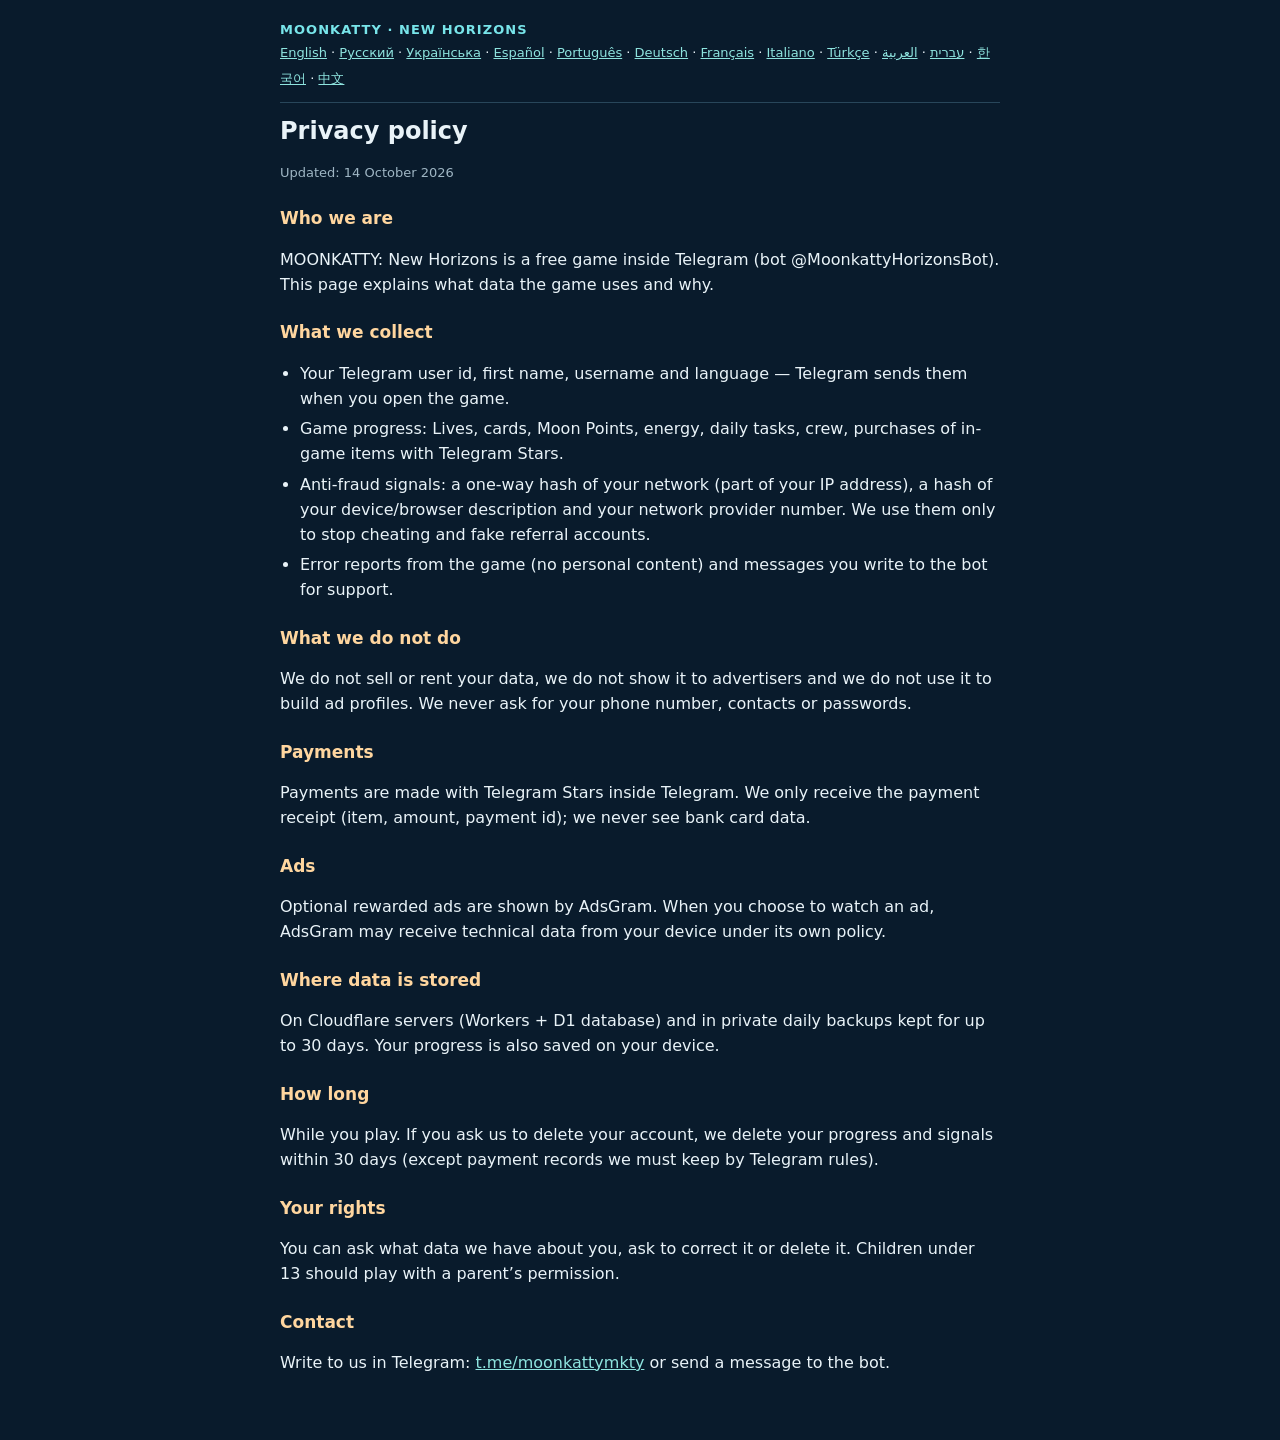
==== privacy.html @ 0f082b91 "v84: build 20261014-84a — sound & music, privacy policy, no demo label, dead art removed" ====
<!doctype html><html lang="en"><head><meta charset="utf-8"><meta name="viewport" content="width=device-width,initial-scale=1"><title>MOONKATTY: New Horizons — Privacy policy</title>
<style>body{margin:0;background:#091b2c;color:#e9f3f8;font:16px/1.55 system-ui,-apple-system,sans-serif}main{max-width:720px;margin:0 auto;padding:20px 18px 48px}.brand{color:#78e5ea;font-weight:800;letter-spacing:.08em;font-size:13px}
h1{font-size:24px;margin:10px 0 2px}h2{font-size:17px;color:#ffd69f;margin:22px 0 6px}a{color:#8ee4df}.u{color:#9fb6c4;font-size:13px}nav{font-size:13px;line-height:2;border-bottom:1px solid #8ccee83d;padding-bottom:10px}ul{padding-left:20px}li{margin:6px 0}.lang{display:none}.lang.on{display:block}.lang section+section{border-top:1px solid #8ccee83d;margin-top:22px}[dir=rtl]{text-align:right}</style></head>
<body><main><div class="brand">MOONKATTY · NEW HORIZONS</div><nav><a href="?lang=en" data-go="en">English</a> · <a href="?lang=ru" data-go="ru">Русский</a> · <a href="?lang=uk" data-go="uk">Українська</a> · <a href="?lang=es" data-go="es">Español</a> · <a href="?lang=pt" data-go="pt">Português</a> · <a href="?lang=de" data-go="de">Deutsch</a> · <a href="?lang=fr" data-go="fr">Français</a> · <a href="?lang=it" data-go="it">Italiano</a> · <a href="?lang=tr" data-go="tr">Türkçe</a> · <a href="?lang=he" data-go="he">עברית</a> · <a href="?lang=ar" data-go="ar">العربية</a> · <a href="?lang=ko" data-go="ko">한국어</a> · <a href="?lang=zh" data-go="zh">中文</a></nav><div class="lang" data-l="en"><section lang="en" id="full-en"><h1>Privacy policy</h1><p class="u">Updated: 14 October 2026</p><h2>Who we are</h2><p>MOONKATTY: New Horizons is a free game inside Telegram (bot @MoonkattyHorizonsBot). This page explains what data the game uses and why.</p><h2>What we collect</h2><ul><li>Your Telegram user id, first name, username and language — Telegram sends them when you open the game.</li><li>Game progress: Lives, cards, Moon Points, energy, daily tasks, crew, purchases of in-game items with Telegram Stars.</li><li>Anti-fraud signals: a one-way hash of your network (part of your IP address), a hash of your device/browser description and your network provider number. We use them only to stop cheating and fake referral accounts.</li><li>Error reports from the game (no personal content) and messages you write to the bot for support.</li></ul><h2>What we do not do</h2><p>We do not sell or rent your data, we do not show it to advertisers and we do not use it to build ad profiles. We never ask for your phone number, contacts or passwords.</p><h2>Payments</h2><p>Payments are made with Telegram Stars inside Telegram. We only receive the payment receipt (item, amount, payment id); we never see bank card data.</p><h2>Ads</h2><p>Optional rewarded ads are shown by AdsGram. When you choose to watch an ad, AdsGram may receive technical data from your device under its own policy.</p><h2>Where data is stored</h2><p>On Cloudflare servers (Workers + D1 database) and in private daily backups kept for up to 30 days. Your progress is also saved on your device.</p><h2>How long</h2><p>While you play. If you ask us to delete your account, we delete your progress and signals within 30 days (except payment records we must keep by Telegram rules).</p><h2>Your rights</h2><p>You can ask what data we have about you, ask to correct it or delete it. Children under 13 should play with a parent’s permission.</p><h2>Contact</h2><p>Write to us in Telegram: <a href="https://t.me/moonkattymkty">t.me/moonkattymkty</a> or send a message to the bot.</p></section></div><div class="lang" data-l="ru"><section lang="ru" id="full-ru"><h1>Политика конфиденциальности</h1><p class="u">Обновлено: 14 октября 2026</p><h2>Кто мы</h2><p>MOONKATTY: New Horizons — бесплатная игра внутри Telegram (бот @MoonkattyHorizonsBot). Здесь написано, какие данные использует игра и зачем.</p><h2>Что мы собираем</h2><ul><li>Ваш Telegram id, имя, username и язык — Telegram передаёт их при открытии игры.</li><li>Прогресс в игре: Жизни, карточки, Moon Points, энергия, ежедневные задания, команда, покупки внутриигровых предметов за Telegram Stars.</li><li>Сигналы против обмана: необратимый хеш вашей сети (части IP-адреса), хеш описания устройства/браузера и номер вашего интернет-провайдера. Они нужны только чтобы останавливать читы и фейковые аккаунты-рефералы.</li><li>Отчёты об ошибках игры (без личного содержимого) и сообщения, которые вы пишете боту в поддержку.</li></ul><h2>Чего мы не делаем</h2><p>Мы не продаём и не сдаём ваши данные, не передаём их рекламодателям и не строим по ним рекламные профили. Мы никогда не просим номер телефона, контакты или пароли.</p><h2>Оплата</h2><p>Оплата — через Telegram Stars внутри Telegram. Мы получаем только чек (товар, сумма, номер платежа); данных банковской карты мы не видим.</p><h2>Реклама</h2><p>Необязательная реклама за награду показывается сервисом AdsGram. Если вы решили посмотреть рекламу, AdsGram может получить технические данные устройства по своей политике.</p><h2>Где хранятся данные</h2><p>На серверах Cloudflare (Workers + база D1) и в закрытых ежедневных резервных копиях, которые хранятся до 30 дней. Прогресс также сохраняется на вашем устройстве.</p><h2>Как долго</h2><p>Пока вы играете. Если вы попросите удалить аккаунт, мы удалим прогресс и сигналы в течение 30 дней (кроме записей об оплате, которые нужно хранить по правилам Telegram).</p><h2>Ваши права</h2><p>Вы можете спросить, какие данные о вас есть, попросить исправить или удалить их. Детям до 13 лет — играть с разрешения родителей.</p><h2>Связь</h2><p>Пишите нам в Telegram: <a href="https://t.me/moonkattymkty">t.me/moonkattymkty</a> или сообщением боту.</p></section></div><div class="lang" data-l="uk"><section lang="uk"><h1>Політика конфіденційності</h1><p>Гра використовує ваш Telegram id, ім’я, username і мову, ігровий прогрес і покупки за Telegram Stars, а також хеш мережі (частини IP) і пристрою — лише для захисту від шахрайства. Ми не продаємо дані й не передаємо їх рекламодавцям. Видалення даних і питання: <a href="https://t.me/moonkattymkty">t.me/moonkattymkty</a>. Повний текст — англійською або російською нижче.</p></section><section lang="en" id="full-en"><h1>Privacy policy</h1><p class="u">Updated: 14 October 2026</p><h2>Who we are</h2><p>MOONKATTY: New Horizons is a free game inside Telegram (bot @MoonkattyHorizonsBot). This page explains what data the game uses and why.</p><h2>What we collect</h2><ul><li>Your Telegram user id, first name, username and language — Telegram sends them when you open the game.</li><li>Game progress: Lives, cards, Moon Points, energy, daily tasks, crew, purchases of in-game items with Telegram Stars.</li><li>Anti-fraud signals: a one-way hash of your network (part of your IP address), a hash of your device/browser description and your network provider number. We use them only to stop cheating and fake referral accounts.</li><li>Error reports from the game (no personal content) and messages you write to the bot for support.</li></ul><h2>What we do not do</h2><p>We do not sell or rent your data, we do not show it to advertisers and we do not use it to build ad profiles. We never ask for your phone number, contacts or passwords.</p><h2>Payments</h2><p>Payments are made with Telegram Stars inside Telegram. We only receive the payment receipt (item, amount, payment id); we never see bank card data.</p><h2>Ads</h2><p>Optional rewarded ads are shown by AdsGram. When you choose to watch an ad, AdsGram may receive technical data from your device under its own policy.</p><h2>Where data is stored</h2><p>On Cloudflare servers (Workers + D1 database) and in private daily backups kept for up to 30 days. Your progress is also saved on your device.</p><h2>How long</h2><p>While you play. If you ask us to delete your account, we delete your progress and signals within 30 days (except payment records we must keep by Telegram rules).</p><h2>Your rights</h2><p>You can ask what data we have about you, ask to correct it or delete it. Children under 13 should play with a parent’s permission.</p><h2>Contact</h2><p>Write to us in Telegram: <a href="https://t.me/moonkattymkty">t.me/moonkattymkty</a> or send a message to the bot.</p></section></div><div class="lang" data-l="es"><section lang="es"><h1>Política de privacidad</h1><p>El juego usa tu id de Telegram, nombre, usuario e idioma, tu progreso y compras con Telegram Stars, y un hash de tu red (parte de la IP) y del dispositivo solo contra el fraude. No vendemos tus datos ni los damos a anunciantes. Borrado de datos y preguntas: <a href="https://t.me/moonkattymkty">t.me/moonkattymkty</a>. Texto completo en inglés abajo.</p></section><section lang="en" id="full-en"><h1>Privacy policy</h1><p class="u">Updated: 14 October 2026</p><h2>Who we are</h2><p>MOONKATTY: New Horizons is a free game inside Telegram (bot @MoonkattyHorizonsBot). This page explains what data the game uses and why.</p><h2>What we collect</h2><ul><li>Your Telegram user id, first name, username and language — Telegram sends them when you open the game.</li><li>Game progress: Lives, cards, Moon Points, energy, daily tasks, crew, purchases of in-game items with Telegram Stars.</li><li>Anti-fraud signals: a one-way hash of your network (part of your IP address), a hash of your device/browser description and your network provider number. We use them only to stop cheating and fake referral accounts.</li><li>Error reports from the game (no personal content) and messages you write to the bot for support.</li></ul><h2>What we do not do</h2><p>We do not sell or rent your data, we do not show it to advertisers and we do not use it to build ad profiles. We never ask for your phone number, contacts or passwords.</p><h2>Payments</h2><p>Payments are made with Telegram Stars inside Telegram. We only receive the payment receipt (item, amount, payment id); we never see bank card data.</p><h2>Ads</h2><p>Optional rewarded ads are shown by AdsGram. When you choose to watch an ad, AdsGram may receive technical data from your device under its own policy.</p><h2>Where data is stored</h2><p>On Cloudflare servers (Workers + D1 database) and in private daily backups kept for up to 30 days. Your progress is also saved on your device.</p><h2>How long</h2><p>While you play. If you ask us to delete your account, we delete your progress and signals within 30 days (except payment records we must keep by Telegram rules).</p><h2>Your rights</h2><p>You can ask what data we have about you, ask to correct it or delete it. Children under 13 should play with a parent’s permission.</p><h2>Contact</h2><p>Write to us in Telegram: <a href="https://t.me/moonkattymkty">t.me/moonkattymkty</a> or send a message to the bot.</p></section></div><div class="lang" data-l="pt"><section lang="pt"><h1>Política de privacidade</h1><p>O jogo usa seu id do Telegram, nome, usuário e idioma, seu progresso e compras com Telegram Stars, e um hash da sua rede (parte do IP) e do dispositivo só contra fraude. Não vendemos seus dados nem os passamos a anunciantes. Exclusão de dados e dúvidas: <a href="https://t.me/moonkattymkty">t.me/moonkattymkty</a>. Texto completo em inglês abaixo.</p></section><section lang="en" id="full-en"><h1>Privacy policy</h1><p class="u">Updated: 14 October 2026</p><h2>Who we are</h2><p>MOONKATTY: New Horizons is a free game inside Telegram (bot @MoonkattyHorizonsBot). This page explains what data the game uses and why.</p><h2>What we collect</h2><ul><li>Your Telegram user id, first name, username and language — Telegram sends them when you open the game.</li><li>Game progress: Lives, cards, Moon Points, energy, daily tasks, crew, purchases of in-game items with Telegram Stars.</li><li>Anti-fraud signals: a one-way hash of your network (part of your IP address), a hash of your device/browser description and your network provider number. We use them only to stop cheating and fake referral accounts.</li><li>Error reports from the game (no personal content) and messages you write to the bot for support.</li></ul><h2>What we do not do</h2><p>We do not sell or rent your data, we do not show it to advertisers and we do not use it to build ad profiles. We never ask for your phone number, contacts or passwords.</p><h2>Payments</h2><p>Payments are made with Telegram Stars inside Telegram. We only receive the payment receipt (item, amount, payment id); we never see bank card data.</p><h2>Ads</h2><p>Optional rewarded ads are shown by AdsGram. When you choose to watch an ad, AdsGram may receive technical data from your device under its own policy.</p><h2>Where data is stored</h2><p>On Cloudflare servers (Workers + D1 database) and in private daily backups kept for up to 30 days. Your progress is also saved on your device.</p><h2>How long</h2><p>While you play. If you ask us to delete your account, we delete your progress and signals within 30 days (except payment records we must keep by Telegram rules).</p><h2>Your rights</h2><p>You can ask what data we have about you, ask to correct it or delete it. Children under 13 should play with a parent’s permission.</p><h2>Contact</h2><p>Write to us in Telegram: <a href="https://t.me/moonkattymkty">t.me/moonkattymkty</a> or send a message to the bot.</p></section></div><div class="lang" data-l="de"><section lang="de"><h1>Datenschutzerklärung</h1><p>Das Spiel nutzt deine Telegram-ID, deinen Namen, Benutzernamen und deine Sprache, deinen Spielfortschritt und Käufe mit Telegram Stars sowie einen Hash deines Netzes (Teil der IP) und Geräts nur gegen Betrug. Wir verkaufen keine Daten und geben sie nicht an Werbetreibende. Löschung und Fragen: <a href="https://t.me/moonkattymkty">t.me/moonkattymkty</a>. Volltext auf Englisch unten.</p></section><section lang="en" id="full-en"><h1>Privacy policy</h1><p class="u">Updated: 14 October 2026</p><h2>Who we are</h2><p>MOONKATTY: New Horizons is a free game inside Telegram (bot @MoonkattyHorizonsBot). This page explains what data the game uses and why.</p><h2>What we collect</h2><ul><li>Your Telegram user id, first name, username and language — Telegram sends them when you open the game.</li><li>Game progress: Lives, cards, Moon Points, energy, daily tasks, crew, purchases of in-game items with Telegram Stars.</li><li>Anti-fraud signals: a one-way hash of your network (part of your IP address), a hash of your device/browser description and your network provider number. We use them only to stop cheating and fake referral accounts.</li><li>Error reports from the game (no personal content) and messages you write to the bot for support.</li></ul><h2>What we do not do</h2><p>We do not sell or rent your data, we do not show it to advertisers and we do not use it to build ad profiles. We never ask for your phone number, contacts or passwords.</p><h2>Payments</h2><p>Payments are made with Telegram Stars inside Telegram. We only receive the payment receipt (item, amount, payment id); we never see bank card data.</p><h2>Ads</h2><p>Optional rewarded ads are shown by AdsGram. When you choose to watch an ad, AdsGram may receive technical data from your device under its own policy.</p><h2>Where data is stored</h2><p>On Cloudflare servers (Workers + D1 database) and in private daily backups kept for up to 30 days. Your progress is also saved on your device.</p><h2>How long</h2><p>While you play. If you ask us to delete your account, we delete your progress and signals within 30 days (except payment records we must keep by Telegram rules).</p><h2>Your rights</h2><p>You can ask what data we have about you, ask to correct it or delete it. Children under 13 should play with a parent’s permission.</p><h2>Contact</h2><p>Write to us in Telegram: <a href="https://t.me/moonkattymkty">t.me/moonkattymkty</a> or send a message to the bot.</p></section></div><div class="lang" data-l="fr"><section lang="fr"><h1>Politique de confidentialité</h1><p>Le jeu utilise ton id Telegram, ton nom, ton pseudo et ta langue, ta progression et tes achats en Telegram Stars, ainsi qu’un hachage de ton réseau (partie de l’IP) et de ton appareil, uniquement contre la fraude. Nous ne vendons pas tes données et ne les donnons pas aux annonceurs. Suppression et questions : <a href="https://t.me/moonkattymkty">t.me/moonkattymkty</a>. Texte complet en anglais ci-dessous.</p></section><section lang="en" id="full-en"><h1>Privacy policy</h1><p class="u">Updated: 14 October 2026</p><h2>Who we are</h2><p>MOONKATTY: New Horizons is a free game inside Telegram (bot @MoonkattyHorizonsBot). This page explains what data the game uses and why.</p><h2>What we collect</h2><ul><li>Your Telegram user id, first name, username and language — Telegram sends them when you open the game.</li><li>Game progress: Lives, cards, Moon Points, energy, daily tasks, crew, purchases of in-game items with Telegram Stars.</li><li>Anti-fraud signals: a one-way hash of your network (part of your IP address), a hash of your device/browser description and your network provider number. We use them only to stop cheating and fake referral accounts.</li><li>Error reports from the game (no personal content) and messages you write to the bot for support.</li></ul><h2>What we do not do</h2><p>We do not sell or rent your data, we do not show it to advertisers and we do not use it to build ad profiles. We never ask for your phone number, contacts or passwords.</p><h2>Payments</h2><p>Payments are made with Telegram Stars inside Telegram. We only receive the payment receipt (item, amount, payment id); we never see bank card data.</p><h2>Ads</h2><p>Optional rewarded ads are shown by AdsGram. When you choose to watch an ad, AdsGram may receive technical data from your device under its own policy.</p><h2>Where data is stored</h2><p>On Cloudflare servers (Workers + D1 database) and in private daily backups kept for up to 30 days. Your progress is also saved on your device.</p><h2>How long</h2><p>While you play. If you ask us to delete your account, we delete your progress and signals within 30 days (except payment records we must keep by Telegram rules).</p><h2>Your rights</h2><p>You can ask what data we have about you, ask to correct it or delete it. Children under 13 should play with a parent’s permission.</p><h2>Contact</h2><p>Write to us in Telegram: <a href="https://t.me/moonkattymkty">t.me/moonkattymkty</a> or send a message to the bot.</p></section></div><div class="lang" data-l="it"><section lang="it"><h1>Informativa sulla privacy</h1><p>Il gioco usa il tuo id Telegram, nome, username e lingua, i progressi e gli acquisti con Telegram Stars, e un hash della rete (parte dell’IP) e del dispositivo solo contro le frodi. Non vendiamo i dati e non li diamo agli inserzionisti. Cancellazione e domande: <a href="https://t.me/moonkattymkty">t.me/moonkattymkty</a>. Testo completo in inglese qui sotto.</p></section><section lang="en" id="full-en"><h1>Privacy policy</h1><p class="u">Updated: 14 October 2026</p><h2>Who we are</h2><p>MOONKATTY: New Horizons is a free game inside Telegram (bot @MoonkattyHorizonsBot). This page explains what data the game uses and why.</p><h2>What we collect</h2><ul><li>Your Telegram user id, first name, username and language — Telegram sends them when you open the game.</li><li>Game progress: Lives, cards, Moon Points, energy, daily tasks, crew, purchases of in-game items with Telegram Stars.</li><li>Anti-fraud signals: a one-way hash of your network (part of your IP address), a hash of your device/browser description and your network provider number. We use them only to stop cheating and fake referral accounts.</li><li>Error reports from the game (no personal content) and messages you write to the bot for support.</li></ul><h2>What we do not do</h2><p>We do not sell or rent your data, we do not show it to advertisers and we do not use it to build ad profiles. We never ask for your phone number, contacts or passwords.</p><h2>Payments</h2><p>Payments are made with Telegram Stars inside Telegram. We only receive the payment receipt (item, amount, payment id); we never see bank card data.</p><h2>Ads</h2><p>Optional rewarded ads are shown by AdsGram. When you choose to watch an ad, AdsGram may receive technical data from your device under its own policy.</p><h2>Where data is stored</h2><p>On Cloudflare servers (Workers + D1 database) and in private daily backups kept for up to 30 days. Your progress is also saved on your device.</p><h2>How long</h2><p>While you play. If you ask us to delete your account, we delete your progress and signals within 30 days (except payment records we must keep by Telegram rules).</p><h2>Your rights</h2><p>You can ask what data we have about you, ask to correct it or delete it. Children under 13 should play with a parent’s permission.</p><h2>Contact</h2><p>Write to us in Telegram: <a href="https://t.me/moonkattymkty">t.me/moonkattymkty</a> or send a message to the bot.</p></section></div><div class="lang" data-l="tr"><section lang="tr"><h1>Gizlilik politikası</h1><p>Oyun Telegram kimliğini, adını, kullanıcı adını ve dilini, oyun ilerlemeni ve Telegram Stars satın alımlarını, ayrıca yalnızca hileye karşı ağının (IP’nin bir kısmı) ve cihazının özetini kullanır. Verilerini satmayız ve reklamcılara vermeyiz. Silme ve sorular: <a href="https://t.me/moonkattymkty">t.me/moonkattymkty</a>. Tam metin aşağıda İngilizce.</p></section><section lang="en" id="full-en"><h1>Privacy policy</h1><p class="u">Updated: 14 October 2026</p><h2>Who we are</h2><p>MOONKATTY: New Horizons is a free game inside Telegram (bot @MoonkattyHorizonsBot). This page explains what data the game uses and why.</p><h2>What we collect</h2><ul><li>Your Telegram user id, first name, username and language — Telegram sends them when you open the game.</li><li>Game progress: Lives, cards, Moon Points, energy, daily tasks, crew, purchases of in-game items with Telegram Stars.</li><li>Anti-fraud signals: a one-way hash of your network (part of your IP address), a hash of your device/browser description and your network provider number. We use them only to stop cheating and fake referral accounts.</li><li>Error reports from the game (no personal content) and messages you write to the bot for support.</li></ul><h2>What we do not do</h2><p>We do not sell or rent your data, we do not show it to advertisers and we do not use it to build ad profiles. We never ask for your phone number, contacts or passwords.</p><h2>Payments</h2><p>Payments are made with Telegram Stars inside Telegram. We only receive the payment receipt (item, amount, payment id); we never see bank card data.</p><h2>Ads</h2><p>Optional rewarded ads are shown by AdsGram. When you choose to watch an ad, AdsGram may receive technical data from your device under its own policy.</p><h2>Where data is stored</h2><p>On Cloudflare servers (Workers + D1 database) and in private daily backups kept for up to 30 days. Your progress is also saved on your device.</p><h2>How long</h2><p>While you play. If you ask us to delete your account, we delete your progress and signals within 30 days (except payment records we must keep by Telegram rules).</p><h2>Your rights</h2><p>You can ask what data we have about you, ask to correct it or delete it. Children under 13 should play with a parent’s permission.</p><h2>Contact</h2><p>Write to us in Telegram: <a href="https://t.me/moonkattymkty">t.me/moonkattymkty</a> or send a message to the bot.</p></section></div><div class="lang" data-l="he"><section lang="he" dir="rtl"><h1>מדיניות פרטיות</h1><p>המשחק משתמש במזהה Telegram, בשם, בשם המשתמש ובשפה שלך, בהתקדמות במשחק וברכישות ב-Telegram Stars, ובגיבוב של הרשת (חלק מכתובת ה-IP) והמכשיר — רק נגד הונאה. איננו מוכרים את המידע ואיננו מעבירים אותו למפרסמים. מחיקה ושאלות: <a href="https://t.me/moonkattymkty">t.me/moonkattymkty</a>. הנוסח המלא באנגלית למטה.</p></section><section lang="en" id="full-en"><h1>Privacy policy</h1><p class="u">Updated: 14 October 2026</p><h2>Who we are</h2><p>MOONKATTY: New Horizons is a free game inside Telegram (bot @MoonkattyHorizonsBot). This page explains what data the game uses and why.</p><h2>What we collect</h2><ul><li>Your Telegram user id, first name, username and language — Telegram sends them when you open the game.</li><li>Game progress: Lives, cards, Moon Points, energy, daily tasks, crew, purchases of in-game items with Telegram Stars.</li><li>Anti-fraud signals: a one-way hash of your network (part of your IP address), a hash of your device/browser description and your network provider number. We use them only to stop cheating and fake referral accounts.</li><li>Error reports from the game (no personal content) and messages you write to the bot for support.</li></ul><h2>What we do not do</h2><p>We do not sell or rent your data, we do not show it to advertisers and we do not use it to build ad profiles. We never ask for your phone number, contacts or passwords.</p><h2>Payments</h2><p>Payments are made with Telegram Stars inside Telegram. We only receive the payment receipt (item, amount, payment id); we never see bank card data.</p><h2>Ads</h2><p>Optional rewarded ads are shown by AdsGram. When you choose to watch an ad, AdsGram may receive technical data from your device under its own policy.</p><h2>Where data is stored</h2><p>On Cloudflare servers (Workers + D1 database) and in private daily backups kept for up to 30 days. Your progress is also saved on your device.</p><h2>How long</h2><p>While you play. If you ask us to delete your account, we delete your progress and signals within 30 days (except payment records we must keep by Telegram rules).</p><h2>Your rights</h2><p>You can ask what data we have about you, ask to correct it or delete it. Children under 13 should play with a parent’s permission.</p><h2>Contact</h2><p>Write to us in Telegram: <a href="https://t.me/moonkattymkty">t.me/moonkattymkty</a> or send a message to the bot.</p></section></div><div class="lang" data-l="ar"><section lang="ar" dir="rtl"><h1>سياسة الخصوصية</h1><p>تستخدم اللعبة معرّف Telegram واسمك واسم المستخدم واللغة وتقدّمك في اللعبة ومشترياتك بـ Telegram Stars، وبصمة مشفّرة لشبكتك (جزء من عنوان IP) وجهازك لمكافحة الاحتيال فقط. لا نبيع بياناتك ولا نعطيها للمعلنين. الحذف والأسئلة: <a href="https://t.me/moonkattymkty">t.me/moonkattymkty</a>. النص الكامل بالإنجليزية أدناه.</p></section><section lang="en" id="full-en"><h1>Privacy policy</h1><p class="u">Updated: 14 October 2026</p><h2>Who we are</h2><p>MOONKATTY: New Horizons is a free game inside Telegram (bot @MoonkattyHorizonsBot). This page explains what data the game uses and why.</p><h2>What we collect</h2><ul><li>Your Telegram user id, first name, username and language — Telegram sends them when you open the game.</li><li>Game progress: Lives, cards, Moon Points, energy, daily tasks, crew, purchases of in-game items with Telegram Stars.</li><li>Anti-fraud signals: a one-way hash of your network (part of your IP address), a hash of your device/browser description and your network provider number. We use them only to stop cheating and fake referral accounts.</li><li>Error reports from the game (no personal content) and messages you write to the bot for support.</li></ul><h2>What we do not do</h2><p>We do not sell or rent your data, we do not show it to advertisers and we do not use it to build ad profiles. We never ask for your phone number, contacts or passwords.</p><h2>Payments</h2><p>Payments are made with Telegram Stars inside Telegram. We only receive the payment receipt (item, amount, payment id); we never see bank card data.</p><h2>Ads</h2><p>Optional rewarded ads are shown by AdsGram. When you choose to watch an ad, AdsGram may receive technical data from your device under its own policy.</p><h2>Where data is stored</h2><p>On Cloudflare servers (Workers + D1 database) and in private daily backups kept for up to 30 days. Your progress is also saved on your device.</p><h2>How long</h2><p>While you play. If you ask us to delete your account, we delete your progress and signals within 30 days (except payment records we must keep by Telegram rules).</p><h2>Your rights</h2><p>You can ask what data we have about you, ask to correct it or delete it. Children under 13 should play with a parent’s permission.</p><h2>Contact</h2><p>Write to us in Telegram: <a href="https://t.me/moonkattymkty">t.me/moonkattymkty</a> or send a message to the bot.</p></section></div><div class="lang" data-l="ko"><section lang="ko"><h1>개인정보 처리방침</h1><p>게임은 Telegram ID, 이름, 사용자명, 언어, 게임 진행 상황과 Telegram Stars 구매 내역, 그리고 부정 방지를 위해서만 네트워크(IP 일부)와 기기의 해시를 사용합니다. 데이터를 판매하거나 광고주에게 제공하지 않습니다. 삭제 요청 및 문의: <a href="https://t.me/moonkattymkty">t.me/moonkattymkty</a>. 전체 내용은 아래 영어로 제공됩니다.</p></section><section lang="en" id="full-en"><h1>Privacy policy</h1><p class="u">Updated: 14 October 2026</p><h2>Who we are</h2><p>MOONKATTY: New Horizons is a free game inside Telegram (bot @MoonkattyHorizonsBot). This page explains what data the game uses and why.</p><h2>What we collect</h2><ul><li>Your Telegram user id, first name, username and language — Telegram sends them when you open the game.</li><li>Game progress: Lives, cards, Moon Points, energy, daily tasks, crew, purchases of in-game items with Telegram Stars.</li><li>Anti-fraud signals: a one-way hash of your network (part of your IP address), a hash of your device/browser description and your network provider number. We use them only to stop cheating and fake referral accounts.</li><li>Error reports from the game (no personal content) and messages you write to the bot for support.</li></ul><h2>What we do not do</h2><p>We do not sell or rent your data, we do not show it to advertisers and we do not use it to build ad profiles. We never ask for your phone number, contacts or passwords.</p><h2>Payments</h2><p>Payments are made with Telegram Stars inside Telegram. We only receive the payment receipt (item, amount, payment id); we never see bank card data.</p><h2>Ads</h2><p>Optional rewarded ads are shown by AdsGram. When you choose to watch an ad, AdsGram may receive technical data from your device under its own policy.</p><h2>Where data is stored</h2><p>On Cloudflare servers (Workers + D1 database) and in private daily backups kept for up to 30 days. Your progress is also saved on your device.</p><h2>How long</h2><p>While you play. If you ask us to delete your account, we delete your progress and signals within 30 days (except payment records we must keep by Telegram rules).</p><h2>Your rights</h2><p>You can ask what data we have about you, ask to correct it or delete it. Children under 13 should play with a parent’s permission.</p><h2>Contact</h2><p>Write to us in Telegram: <a href="https://t.me/moonkattymkty">t.me/moonkattymkty</a> or send a message to the bot.</p></section></div><div class="lang" data-l="zh"><section lang="zh"><h1>隐私政策</h1><p>游戏使用你的 Telegram ID、名字、用户名和语言、游戏进度和 Telegram Stars 购买记录，以及仅用于防作弊的网络（部分 IP）和设备哈希。我们不出售你的数据，也不提供给广告商。删除数据和咨询：<a href="https://t.me/moonkattymkty">t.me/moonkattymkty</a>。完整英文版见下方。</p></section><section lang="en" id="full-en"><h1>Privacy policy</h1><p class="u">Updated: 14 October 2026</p><h2>Who we are</h2><p>MOONKATTY: New Horizons is a free game inside Telegram (bot @MoonkattyHorizonsBot). This page explains what data the game uses and why.</p><h2>What we collect</h2><ul><li>Your Telegram user id, first name, username and language — Telegram sends them when you open the game.</li><li>Game progress: Lives, cards, Moon Points, energy, daily tasks, crew, purchases of in-game items with Telegram Stars.</li><li>Anti-fraud signals: a one-way hash of your network (part of your IP address), a hash of your device/browser description and your network provider number. We use them only to stop cheating and fake referral accounts.</li><li>Error reports from the game (no personal content) and messages you write to the bot for support.</li></ul><h2>What we do not do</h2><p>We do not sell or rent your data, we do not show it to advertisers and we do not use it to build ad profiles. We never ask for your phone number, contacts or passwords.</p><h2>Payments</h2><p>Payments are made with Telegram Stars inside Telegram. We only receive the payment receipt (item, amount, payment id); we never see bank card data.</p><h2>Ads</h2><p>Optional rewarded ads are shown by AdsGram. When you choose to watch an ad, AdsGram may receive technical data from your device under its own policy.</p><h2>Where data is stored</h2><p>On Cloudflare servers (Workers + D1 database) and in private daily backups kept for up to 30 days. Your progress is also saved on your device.</p><h2>How long</h2><p>While you play. If you ask us to delete your account, we delete your progress and signals within 30 days (except payment records we must keep by Telegram rules).</p><h2>Your rights</h2><p>You can ask what data we have about you, ask to correct it or delete it. Children under 13 should play with a parent’s permission.</p><h2>Contact</h2><p>Write to us in Telegram: <a href="https://t.me/moonkattymkty">t.me/moonkattymkty</a> or send a message to the bot.</p></section></div></main>
<script>(function(){var L=["en", "ru", "uk", "es", "pt", "de", "fr", "it", "tr", "he", "ar", "ko", "zh"],q=new URLSearchParams(location.search).get('lang'),n=(navigator.language||'en').slice(0,2),l=L.indexOf(q)>=0?q:(L.indexOf(n)>=0?n:'en');
function show(x){document.querySelectorAll('.lang').forEach(function(e){e.classList.toggle('on',e.dataset.l===x);});document.documentElement.lang=x;}
show(l);document.querySelectorAll('[data-go]').forEach(function(a){a.onclick=function(ev){ev.preventDefault();show(a.dataset.go);history.replaceState(null,'','?lang='+a.dataset.go);};});})();</script></body></html>
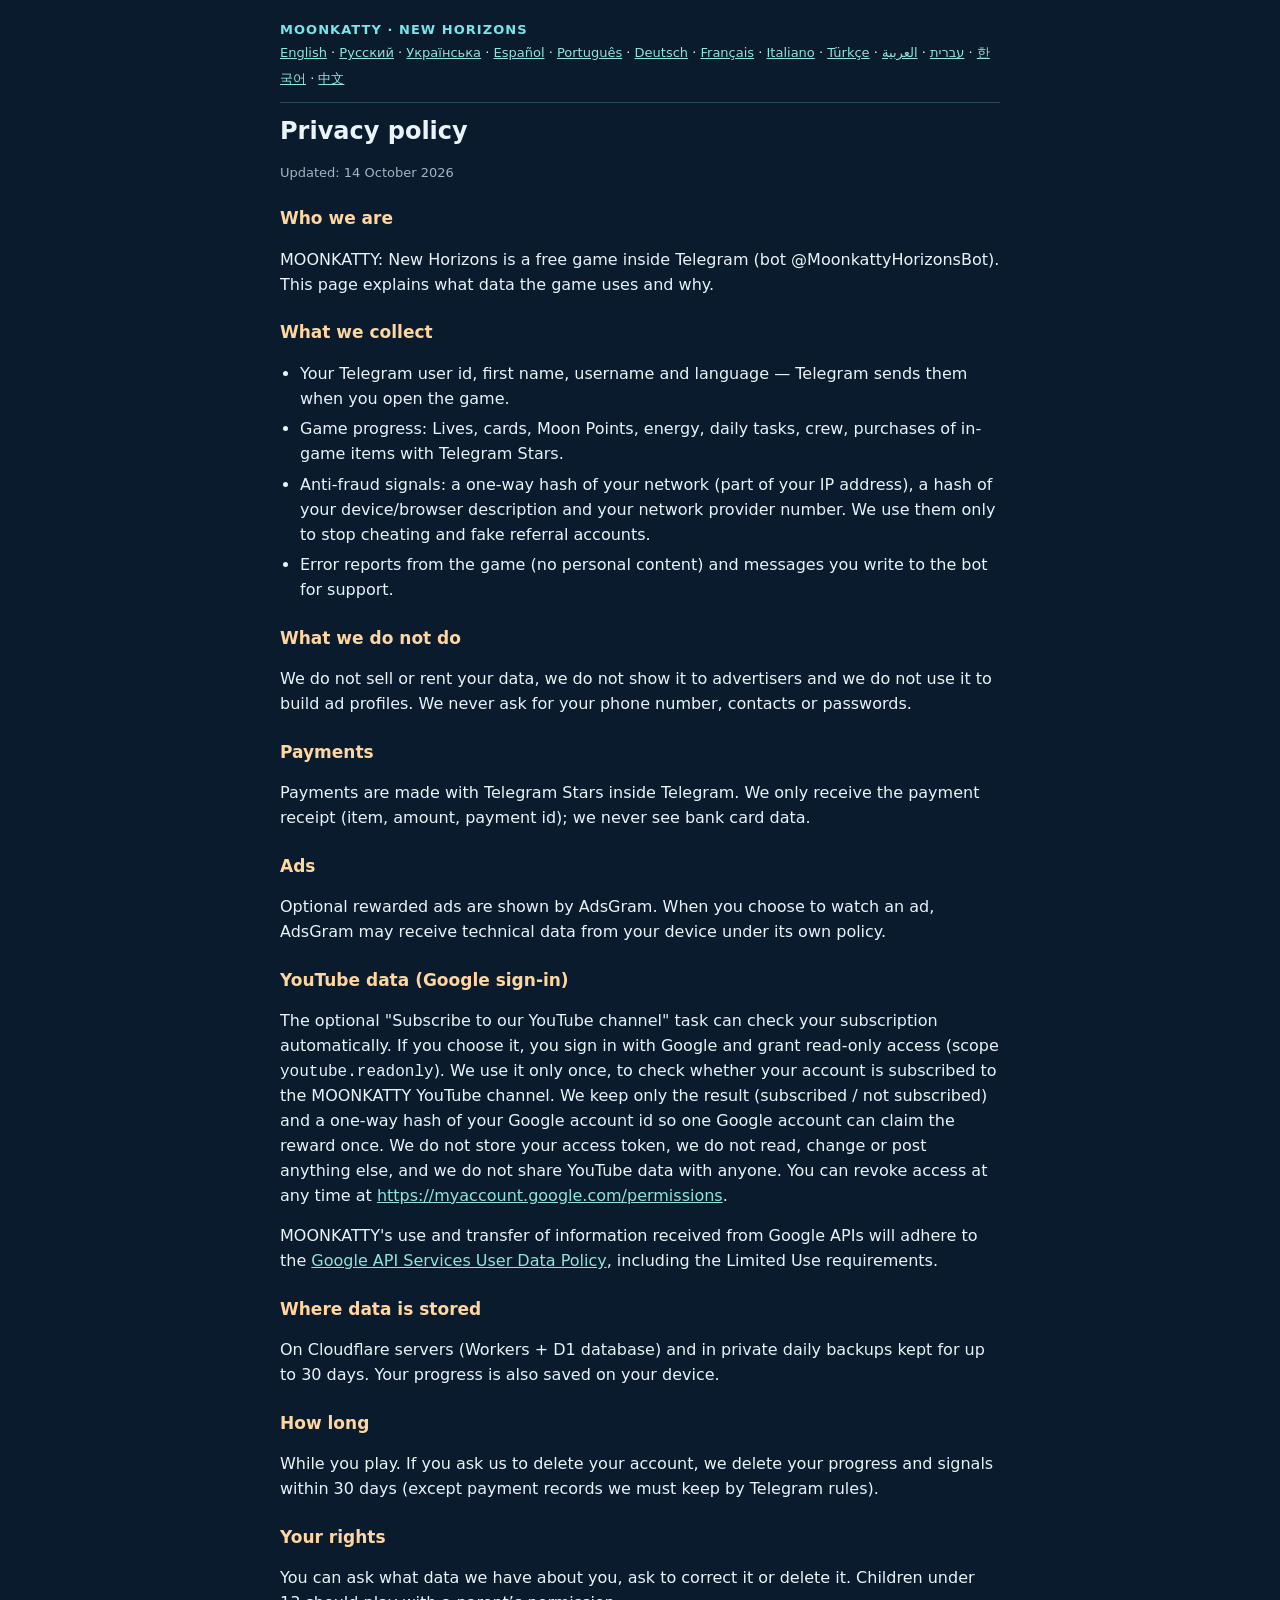
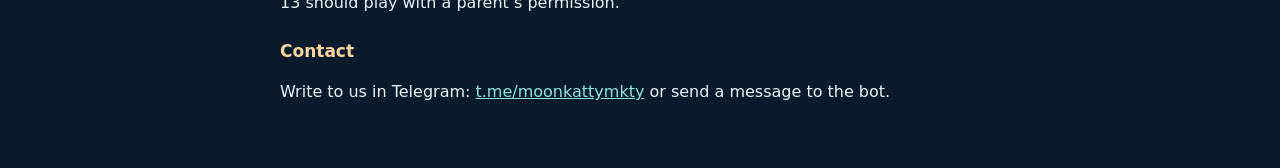
==== commit fbe4be22: "v87b: remove background music, build 20261014-87b" ====
--- a/privacy.html
+++ b/privacy.html
@@ -1,7 +1,7 @@
 <!doctype html><html lang="en"><head><meta charset="utf-8"><meta name="viewport" content="width=device-width,initial-scale=1"><title>MOONKATTY: New Horizons — Privacy policy</title>
 <style>body{margin:0;background:#091b2c;color:#e9f3f8;font:16px/1.55 system-ui,-apple-system,sans-serif}main{max-width:720px;margin:0 auto;padding:20px 18px 48px}.brand{color:#78e5ea;font-weight:800;letter-spacing:.08em;font-size:13px}
 h1{font-size:24px;margin:10px 0 2px}h2{font-size:17px;color:#ffd69f;margin:22px 0 6px}a{color:#8ee4df}.u{color:#9fb6c4;font-size:13px}nav{font-size:13px;line-height:2;border-bottom:1px solid #8ccee83d;padding-bottom:10px}ul{padding-left:20px}li{margin:6px 0}.lang{display:none}.lang.on{display:block}.lang section+section{border-top:1px solid #8ccee83d;margin-top:22px}[dir=rtl]{text-align:right}</style></head>
-<body><main><div class="brand">MOONKATTY · NEW HORIZONS</div><nav><a href="?lang=en" data-go="en">English</a> · <a href="?lang=ru" data-go="ru">Русский</a> · <a href="?lang=uk" data-go="uk">Українська</a> · <a href="?lang=es" data-go="es">Español</a> · <a href="?lang=pt" data-go="pt">Português</a> · <a href="?lang=de" data-go="de">Deutsch</a> · <a href="?lang=fr" data-go="fr">Français</a> · <a href="?lang=it" data-go="it">Italiano</a> · <a href="?lang=tr" data-go="tr">Türkçe</a> · <a href="?lang=he" data-go="he">עברית</a> · <a href="?lang=ar" data-go="ar">العربية</a> · <a href="?lang=ko" data-go="ko">한국어</a> · <a href="?lang=zh" data-go="zh">中文</a></nav><div class="lang" data-l="en"><section lang="en" id="full-en"><h1>Privacy policy</h1><p class="u">Updated: 14 October 2026</p><h2>Who we are</h2><p>MOONKATTY: New Horizons is a free game inside Telegram (bot @MoonkattyHorizonsBot). This page explains what data the game uses and why.</p><h2>What we collect</h2><ul><li>Your Telegram user id, first name, username and language — Telegram sends them when you open the game.</li><li>Game progress: Lives, cards, Moon Points, energy, daily tasks, crew, purchases of in-game items with Telegram Stars.</li><li>Anti-fraud signals: a one-way hash of your network (part of your IP address), a hash of your device/browser description and your network provider number. We use them only to stop cheating and fake referral accounts.</li><li>Error reports from the game (no personal content) and messages you write to the bot for support.</li></ul><h2>What we do not do</h2><p>We do not sell or rent your data, we do not show it to advertisers and we do not use it to build ad profiles. We never ask for your phone number, contacts or passwords.</p><h2>Payments</h2><p>Payments are made with Telegram Stars inside Telegram. We only receive the payment receipt (item, amount, payment id); we never see bank card data.</p><h2>Ads</h2><p>Optional rewarded ads are shown by AdsGram. When you choose to watch an ad, AdsGram may receive technical data from your device under its own policy.</p><h2>Where data is stored</h2><p>On Cloudflare servers (Workers + D1 database) and in private daily backups kept for up to 30 days. Your progress is also saved on your device.</p><h2>How long</h2><p>While you play. If you ask us to delete your account, we delete your progress and signals within 30 days (except payment records we must keep by Telegram rules).</p><h2>Your rights</h2><p>You can ask what data we have about you, ask to correct it or delete it. Children under 13 should play with a parent’s permission.</p><h2>Contact</h2><p>Write to us in Telegram: <a href="https://t.me/moonkattymkty">t.me/moonkattymkty</a> or send a message to the bot.</p></section></div><div class="lang" data-l="ru"><section lang="ru" id="full-ru"><h1>Политика конфиденциальности</h1><p class="u">Обновлено: 14 октября 2026</p><h2>Кто мы</h2><p>MOONKATTY: New Horizons — бесплатная игра внутри Telegram (бот @MoonkattyHorizonsBot). Здесь написано, какие данные использует игра и зачем.</p><h2>Что мы собираем</h2><ul><li>Ваш Telegram id, имя, username и язык — Telegram передаёт их при открытии игры.</li><li>Прогресс в игре: Жизни, карточки, Moon Points, энергия, ежедневные задания, команда, покупки внутриигровых предметов за Telegram Stars.</li><li>Сигналы против обмана: необратимый хеш вашей сети (части IP-адреса), хеш описания устройства/браузера и номер вашего интернет-провайдера. Они нужны только чтобы останавливать читы и фейковые аккаунты-рефералы.</li><li>Отчёты об ошибках игры (без личного содержимого) и сообщения, которые вы пишете боту в поддержку.</li></ul><h2>Чего мы не делаем</h2><p>Мы не продаём и не сдаём ваши данные, не передаём их рекламодателям и не строим по ним рекламные профили. Мы никогда не просим номер телефона, контакты или пароли.</p><h2>Оплата</h2><p>Оплата — через Telegram Stars внутри Telegram. Мы получаем только чек (товар, сумма, номер платежа); данных банковской карты мы не видим.</p><h2>Реклама</h2><p>Необязательная реклама за награду показывается сервисом AdsGram. Если вы решили посмотреть рекламу, AdsGram может получить технические данные устройства по своей политике.</p><h2>Где хранятся данные</h2><p>На серверах Cloudflare (Workers + база D1) и в закрытых ежедневных резервных копиях, которые хранятся до 30 дней. Прогресс также сохраняется на вашем устройстве.</p><h2>Как долго</h2><p>Пока вы играете. Если вы попросите удалить аккаунт, мы удалим прогресс и сигналы в течение 30 дней (кроме записей об оплате, которые нужно хранить по правилам Telegram).</p><h2>Ваши права</h2><p>Вы можете спросить, какие данные о вас есть, попросить исправить или удалить их. Детям до 13 лет — играть с разрешения родителей.</p><h2>Связь</h2><p>Пишите нам в Telegram: <a href="https://t.me/moonkattymkty">t.me/moonkattymkty</a> или сообщением боту.</p></section></div><div class="lang" data-l="uk"><section lang="uk"><h1>Політика конфіденційності</h1><p>Гра використовує ваш Telegram id, ім’я, username і мову, ігровий прогрес і покупки за Telegram Stars, а також хеш мережі (частини IP) і пристрою — лише для захисту від шахрайства. Ми не продаємо дані й не передаємо їх рекламодавцям. Видалення даних і питання: <a href="https://t.me/moonkattymkty">t.me/moonkattymkty</a>. Повний текст — англійською або російською нижче.</p></section><section lang="en" id="full-en"><h1>Privacy policy</h1><p class="u">Updated: 14 October 2026</p><h2>Who we are</h2><p>MOONKATTY: New Horizons is a free game inside Telegram (bot @MoonkattyHorizonsBot). This page explains what data the game uses and why.</p><h2>What we collect</h2><ul><li>Your Telegram user id, first name, username and language — Telegram sends them when you open the game.</li><li>Game progress: Lives, cards, Moon Points, energy, daily tasks, crew, purchases of in-game items with Telegram Stars.</li><li>Anti-fraud signals: a one-way hash of your network (part of your IP address), a hash of your device/browser description and your network provider number. We use them only to stop cheating and fake referral accounts.</li><li>Error reports from the game (no personal content) and messages you write to the bot for support.</li></ul><h2>What we do not do</h2><p>We do not sell or rent your data, we do not show it to advertisers and we do not use it to build ad profiles. We never ask for your phone number, contacts or passwords.</p><h2>Payments</h2><p>Payments are made with Telegram Stars inside Telegram. We only receive the payment receipt (item, amount, payment id); we never see bank card data.</p><h2>Ads</h2><p>Optional rewarded ads are shown by AdsGram. When you choose to watch an ad, AdsGram may receive technical data from your device under its own policy.</p><h2>Where data is stored</h2><p>On Cloudflare servers (Workers + D1 database) and in private daily backups kept for up to 30 days. Your progress is also saved on your device.</p><h2>How long</h2><p>While you play. If you ask us to delete your account, we delete your progress and signals within 30 days (except payment records we must keep by Telegram rules).</p><h2>Your rights</h2><p>You can ask what data we have about you, ask to correct it or delete it. Children under 13 should play with a parent’s permission.</p><h2>Contact</h2><p>Write to us in Telegram: <a href="https://t.me/moonkattymkty">t.me/moonkattymkty</a> or send a message to the bot.</p></section></div><div class="lang" data-l="es"><section lang="es"><h1>Política de privacidad</h1><p>El juego usa tu id de Telegram, nombre, usuario e idioma, tu progreso y compras con Telegram Stars, y un hash de tu red (parte de la IP) y del dispositivo solo contra el fraude. No vendemos tus datos ni los damos a anunciantes. Borrado de datos y preguntas: <a href="https://t.me/moonkattymkty">t.me/moonkattymkty</a>. Texto completo en inglés abajo.</p></section><section lang="en" id="full-en"><h1>Privacy policy</h1><p class="u">Updated: 14 October 2026</p><h2>Who we are</h2><p>MOONKATTY: New Horizons is a free game inside Telegram (bot @MoonkattyHorizonsBot). This page explains what data the game uses and why.</p><h2>What we collect</h2><ul><li>Your Telegram user id, first name, username and language — Telegram sends them when you open the game.</li><li>Game progress: Lives, cards, Moon Points, energy, daily tasks, crew, purchases of in-game items with Telegram Stars.</li><li>Anti-fraud signals: a one-way hash of your network (part of your IP address), a hash of your device/browser description and your network provider number. We use them only to stop cheating and fake referral accounts.</li><li>Error reports from the game (no personal content) and messages you write to the bot for support.</li></ul><h2>What we do not do</h2><p>We do not sell or rent your data, we do not show it to advertisers and we do not use it to build ad profiles. We never ask for your phone number, contacts or passwords.</p><h2>Payments</h2><p>Payments are made with Telegram Stars inside Telegram. We only receive the payment receipt (item, amount, payment id); we never see bank card data.</p><h2>Ads</h2><p>Optional rewarded ads are shown by AdsGram. When you choose to watch an ad, AdsGram may receive technical data from your device under its own policy.</p><h2>Where data is stored</h2><p>On Cloudflare servers (Workers + D1 database) and in private daily backups kept for up to 30 days. Your progress is also saved on your device.</p><h2>How long</h2><p>While you play. If you ask us to delete your account, we delete your progress and signals within 30 days (except payment records we must keep by Telegram rules).</p><h2>Your rights</h2><p>You can ask what data we have about you, ask to correct it or delete it. Children under 13 should play with a parent’s permission.</p><h2>Contact</h2><p>Write to us in Telegram: <a href="https://t.me/moonkattymkty">t.me/moonkattymkty</a> or send a message to the bot.</p></section></div><div class="lang" data-l="pt"><section lang="pt"><h1>Política de privacidade</h1><p>O jogo usa seu id do Telegram, nome, usuário e idioma, seu progresso e compras com Telegram Stars, e um hash da sua rede (parte do IP) e do dispositivo só contra fraude. Não vendemos seus dados nem os passamos a anunciantes. Exclusão de dados e dúvidas: <a href="https://t.me/moonkattymkty">t.me/moonkattymkty</a>. Texto completo em inglês abaixo.</p></section><section lang="en" id="full-en"><h1>Privacy policy</h1><p class="u">Updated: 14 October 2026</p><h2>Who we are</h2><p>MOONKATTY: New Horizons is a free game inside Telegram (bot @MoonkattyHorizonsBot). This page explains what data the game uses and why.</p><h2>What we collect</h2><ul><li>Your Telegram user id, first name, username and language — Telegram sends them when you open the game.</li><li>Game progress: Lives, cards, Moon Points, energy, daily tasks, crew, purchases of in-game items with Telegram Stars.</li><li>Anti-fraud signals: a one-way hash of your network (part of your IP address), a hash of your device/browser description and your network provider number. We use them only to stop cheating and fake referral accounts.</li><li>Error reports from the game (no personal content) and messages you write to the bot for support.</li></ul><h2>What we do not do</h2><p>We do not sell or rent your data, we do not show it to advertisers and we do not use it to build ad profiles. We never ask for your phone number, contacts or passwords.</p><h2>Payments</h2><p>Payments are made with Telegram Stars inside Telegram. We only receive the payment receipt (item, amount, payment id); we never see bank card data.</p><h2>Ads</h2><p>Optional rewarded ads are shown by AdsGram. When you choose to watch an ad, AdsGram may receive technical data from your device under its own policy.</p><h2>Where data is stored</h2><p>On Cloudflare servers (Workers + D1 database) and in private daily backups kept for up to 30 days. Your progress is also saved on your device.</p><h2>How long</h2><p>While you play. If you ask us to delete your account, we delete your progress and signals within 30 days (except payment records we must keep by Telegram rules).</p><h2>Your rights</h2><p>You can ask what data we have about you, ask to correct it or delete it. Children under 13 should play with a parent’s permission.</p><h2>Contact</h2><p>Write to us in Telegram: <a href="https://t.me/moonkattymkty">t.me/moonkattymkty</a> or send a message to the bot.</p></section></div><div class="lang" data-l="de"><section lang="de"><h1>Datenschutzerklärung</h1><p>Das Spiel nutzt deine Telegram-ID, deinen Namen, Benutzernamen und deine Sprache, deinen Spielfortschritt und Käufe mit Telegram Stars sowie einen Hash deines Netzes (Teil der IP) und Geräts nur gegen Betrug. Wir verkaufen keine Daten und geben sie nicht an Werbetreibende. Löschung und Fragen: <a href="https://t.me/moonkattymkty">t.me/moonkattymkty</a>. Volltext auf Englisch unten.</p></section><section lang="en" id="full-en"><h1>Privacy policy</h1><p class="u">Updated: 14 October 2026</p><h2>Who we are</h2><p>MOONKATTY: New Horizons is a free game inside Telegram (bot @MoonkattyHorizonsBot). This page explains what data the game uses and why.</p><h2>What we collect</h2><ul><li>Your Telegram user id, first name, username and language — Telegram sends them when you open the game.</li><li>Game progress: Lives, cards, Moon Points, energy, daily tasks, crew, purchases of in-game items with Telegram Stars.</li><li>Anti-fraud signals: a one-way hash of your network (part of your IP address), a hash of your device/browser description and your network provider number. We use them only to stop cheating and fake referral accounts.</li><li>Error reports from the game (no personal content) and messages you write to the bot for support.</li></ul><h2>What we do not do</h2><p>We do not sell or rent your data, we do not show it to advertisers and we do not use it to build ad profiles. We never ask for your phone number, contacts or passwords.</p><h2>Payments</h2><p>Payments are made with Telegram Stars inside Telegram. We only receive the payment receipt (item, amount, payment id); we never see bank card data.</p><h2>Ads</h2><p>Optional rewarded ads are shown by AdsGram. When you choose to watch an ad, AdsGram may receive technical data from your device under its own policy.</p><h2>Where data is stored</h2><p>On Cloudflare servers (Workers + D1 database) and in private daily backups kept for up to 30 days. Your progress is also saved on your device.</p><h2>How long</h2><p>While you play. If you ask us to delete your account, we delete your progress and signals within 30 days (except payment records we must keep by Telegram rules).</p><h2>Your rights</h2><p>You can ask what data we have about you, ask to correct it or delete it. Children under 13 should play with a parent’s permission.</p><h2>Contact</h2><p>Write to us in Telegram: <a href="https://t.me/moonkattymkty">t.me/moonkattymkty</a> or send a message to the bot.</p></section></div><div class="lang" data-l="fr"><section lang="fr"><h1>Politique de confidentialité</h1><p>Le jeu utilise ton id Telegram, ton nom, ton pseudo et ta langue, ta progression et tes achats en Telegram Stars, ainsi qu’un hachage de ton réseau (partie de l’IP) et de ton appareil, uniquement contre la fraude. Nous ne vendons pas tes données et ne les donnons pas aux annonceurs. Suppression et questions : <a href="https://t.me/moonkattymkty">t.me/moonkattymkty</a>. Texte complet en anglais ci-dessous.</p></section><section lang="en" id="full-en"><h1>Privacy policy</h1><p class="u">Updated: 14 October 2026</p><h2>Who we are</h2><p>MOONKATTY: New Horizons is a free game inside Telegram (bot @MoonkattyHorizonsBot). This page explains what data the game uses and why.</p><h2>What we collect</h2><ul><li>Your Telegram user id, first name, username and language — Telegram sends them when you open the game.</li><li>Game progress: Lives, cards, Moon Points, energy, daily tasks, crew, purchases of in-game items with Telegram Stars.</li><li>Anti-fraud signals: a one-way hash of your network (part of your IP address), a hash of your device/browser description and your network provider number. We use them only to stop cheating and fake referral accounts.</li><li>Error reports from the game (no personal content) and messages you write to the bot for support.</li></ul><h2>What we do not do</h2><p>We do not sell or rent your data, we do not show it to advertisers and we do not use it to build ad profiles. We never ask for your phone number, contacts or passwords.</p><h2>Payments</h2><p>Payments are made with Telegram Stars inside Telegram. We only receive the payment receipt (item, amount, payment id); we never see bank card data.</p><h2>Ads</h2><p>Optional rewarded ads are shown by AdsGram. When you choose to watch an ad, AdsGram may receive technical data from your device under its own policy.</p><h2>Where data is stored</h2><p>On Cloudflare servers (Workers + D1 database) and in private daily backups kept for up to 30 days. Your progress is also saved on your device.</p><h2>How long</h2><p>While you play. If you ask us to delete your account, we delete your progress and signals within 30 days (except payment records we must keep by Telegram rules).</p><h2>Your rights</h2><p>You can ask what data we have about you, ask to correct it or delete it. Children under 13 should play with a parent’s permission.</p><h2>Contact</h2><p>Write to us in Telegram: <a href="https://t.me/moonkattymkty">t.me/moonkattymkty</a> or send a message to the bot.</p></section></div><div class="lang" data-l="it"><section lang="it"><h1>Informativa sulla privacy</h1><p>Il gioco usa il tuo id Telegram, nome, username e lingua, i progressi e gli acquisti con Telegram Stars, e un hash della rete (parte dell’IP) e del dispositivo solo contro le frodi. Non vendiamo i dati e non li diamo agli inserzionisti. Cancellazione e domande: <a href="https://t.me/moonkattymkty">t.me/moonkattymkty</a>. Testo completo in inglese qui sotto.</p></section><section lang="en" id="full-en"><h1>Privacy policy</h1><p class="u">Updated: 14 October 2026</p><h2>Who we are</h2><p>MOONKATTY: New Horizons is a free game inside Telegram (bot @MoonkattyHorizonsBot). This page explains what data the game uses and why.</p><h2>What we collect</h2><ul><li>Your Telegram user id, first name, username and language — Telegram sends them when you open the game.</li><li>Game progress: Lives, cards, Moon Points, energy, daily tasks, crew, purchases of in-game items with Telegram Stars.</li><li>Anti-fraud signals: a one-way hash of your network (part of your IP address), a hash of your device/browser description and your network provider number. We use them only to stop cheating and fake referral accounts.</li><li>Error reports from the game (no personal content) and messages you write to the bot for support.</li></ul><h2>What we do not do</h2><p>We do not sell or rent your data, we do not show it to advertisers and we do not use it to build ad profiles. We never ask for your phone number, contacts or passwords.</p><h2>Payments</h2><p>Payments are made with Telegram Stars inside Telegram. We only receive the payment receipt (item, amount, payment id); we never see bank card data.</p><h2>Ads</h2><p>Optional rewarded ads are shown by AdsGram. When you choose to watch an ad, AdsGram may receive technical data from your device under its own policy.</p><h2>Where data is stored</h2><p>On Cloudflare servers (Workers + D1 database) and in private daily backups kept for up to 30 days. Your progress is also saved on your device.</p><h2>How long</h2><p>While you play. If you ask us to delete your account, we delete your progress and signals within 30 days (except payment records we must keep by Telegram rules).</p><h2>Your rights</h2><p>You can ask what data we have about you, ask to correct it or delete it. Children under 13 should play with a parent’s permission.</p><h2>Contact</h2><p>Write to us in Telegram: <a href="https://t.me/moonkattymkty">t.me/moonkattymkty</a> or send a message to the bot.</p></section></div><div class="lang" data-l="tr"><section lang="tr"><h1>Gizlilik politikası</h1><p>Oyun Telegram kimliğini, adını, kullanıcı adını ve dilini, oyun ilerlemeni ve Telegram Stars satın alımlarını, ayrıca yalnızca hileye karşı ağının (IP’nin bir kısmı) ve cihazının özetini kullanır. Verilerini satmayız ve reklamcılara vermeyiz. Silme ve sorular: <a href="https://t.me/moonkattymkty">t.me/moonkattymkty</a>. Tam metin aşağıda İngilizce.</p></section><section lang="en" id="full-en"><h1>Privacy policy</h1><p class="u">Updated: 14 October 2026</p><h2>Who we are</h2><p>MOONKATTY: New Horizons is a free game inside Telegram (bot @MoonkattyHorizonsBot). This page explains what data the game uses and why.</p><h2>What we collect</h2><ul><li>Your Telegram user id, first name, username and language — Telegram sends them when you open the game.</li><li>Game progress: Lives, cards, Moon Points, energy, daily tasks, crew, purchases of in-game items with Telegram Stars.</li><li>Anti-fraud signals: a one-way hash of your network (part of your IP address), a hash of your device/browser description and your network provider number. We use them only to stop cheating and fake referral accounts.</li><li>Error reports from the game (no personal content) and messages you write to the bot for support.</li></ul><h2>What we do not do</h2><p>We do not sell or rent your data, we do not show it to advertisers and we do not use it to build ad profiles. We never ask for your phone number, contacts or passwords.</p><h2>Payments</h2><p>Payments are made with Telegram Stars inside Telegram. We only receive the payment receipt (item, amount, payment id); we never see bank card data.</p><h2>Ads</h2><p>Optional rewarded ads are shown by AdsGram. When you choose to watch an ad, AdsGram may receive technical data from your device under its own policy.</p><h2>Where data is stored</h2><p>On Cloudflare servers (Workers + D1 database) and in private daily backups kept for up to 30 days. Your progress is also saved on your device.</p><h2>How long</h2><p>While you play. If you ask us to delete your account, we delete your progress and signals within 30 days (except payment records we must keep by Telegram rules).</p><h2>Your rights</h2><p>You can ask what data we have about you, ask to correct it or delete it. Children under 13 should play with a parent’s permission.</p><h2>Contact</h2><p>Write to us in Telegram: <a href="https://t.me/moonkattymkty">t.me/moonkattymkty</a> or send a message to the bot.</p></section></div><div class="lang" data-l="he"><section lang="he" dir="rtl"><h1>מדיניות פרטיות</h1><p>המשחק משתמש במזהה Telegram, בשם, בשם המשתמש ובשפה שלך, בהתקדמות במשחק וברכישות ב-Telegram Stars, ובגיבוב של הרשת (חלק מכתובת ה-IP) והמכשיר — רק נגד הונאה. איננו מוכרים את המידע ואיננו מעבירים אותו למפרסמים. מחיקה ושאלות: <a href="https://t.me/moonkattymkty">t.me/moonkattymkty</a>. הנוסח המלא באנגלית למטה.</p></section><section lang="en" id="full-en"><h1>Privacy policy</h1><p class="u">Updated: 14 October 2026</p><h2>Who we are</h2><p>MOONKATTY: New Horizons is a free game inside Telegram (bot @MoonkattyHorizonsBot). This page explains what data the game uses and why.</p><h2>What we collect</h2><ul><li>Your Telegram user id, first name, username and language — Telegram sends them when you open the game.</li><li>Game progress: Lives, cards, Moon Points, energy, daily tasks, crew, purchases of in-game items with Telegram Stars.</li><li>Anti-fraud signals: a one-way hash of your network (part of your IP address), a hash of your device/browser description and your network provider number. We use them only to stop cheating and fake referral accounts.</li><li>Error reports from the game (no personal content) and messages you write to the bot for support.</li></ul><h2>What we do not do</h2><p>We do not sell or rent your data, we do not show it to advertisers and we do not use it to build ad profiles. We never ask for your phone number, contacts or passwords.</p><h2>Payments</h2><p>Payments are made with Telegram Stars inside Telegram. We only receive the payment receipt (item, amount, payment id); we never see bank card data.</p><h2>Ads</h2><p>Optional rewarded ads are shown by AdsGram. When you choose to watch an ad, AdsGram may receive technical data from your device under its own policy.</p><h2>Where data is stored</h2><p>On Cloudflare servers (Workers + D1 database) and in private daily backups kept for up to 30 days. Your progress is also saved on your device.</p><h2>How long</h2><p>While you play. If you ask us to delete your account, we delete your progress and signals within 30 days (except payment records we must keep by Telegram rules).</p><h2>Your rights</h2><p>You can ask what data we have about you, ask to correct it or delete it. Children under 13 should play with a parent’s permission.</p><h2>Contact</h2><p>Write to us in Telegram: <a href="https://t.me/moonkattymkty">t.me/moonkattymkty</a> or send a message to the bot.</p></section></div><div class="lang" data-l="ar"><section lang="ar" dir="rtl"><h1>سياسة الخصوصية</h1><p>تستخدم اللعبة معرّف Telegram واسمك واسم المستخدم واللغة وتقدّمك في اللعبة ومشترياتك بـ Telegram Stars، وبصمة مشفّرة لشبكتك (جزء من عنوان IP) وجهازك لمكافحة الاحتيال فقط. لا نبيع بياناتك ولا نعطيها للمعلنين. الحذف والأسئلة: <a href="https://t.me/moonkattymkty">t.me/moonkattymkty</a>. النص الكامل بالإنجليزية أدناه.</p></section><section lang="en" id="full-en"><h1>Privacy policy</h1><p class="u">Updated: 14 October 2026</p><h2>Who we are</h2><p>MOONKATTY: New Horizons is a free game inside Telegram (bot @MoonkattyHorizonsBot). This page explains what data the game uses and why.</p><h2>What we collect</h2><ul><li>Your Telegram user id, first name, username and language — Telegram sends them when you open the game.</li><li>Game progress: Lives, cards, Moon Points, energy, daily tasks, crew, purchases of in-game items with Telegram Stars.</li><li>Anti-fraud signals: a one-way hash of your network (part of your IP address), a hash of your device/browser description and your network provider number. We use them only to stop cheating and fake referral accounts.</li><li>Error reports from the game (no personal content) and messages you write to the bot for support.</li></ul><h2>What we do not do</h2><p>We do not sell or rent your data, we do not show it to advertisers and we do not use it to build ad profiles. We never ask for your phone number, contacts or passwords.</p><h2>Payments</h2><p>Payments are made with Telegram Stars inside Telegram. We only receive the payment receipt (item, amount, payment id); we never see bank card data.</p><h2>Ads</h2><p>Optional rewarded ads are shown by AdsGram. When you choose to watch an ad, AdsGram may receive technical data from your device under its own policy.</p><h2>Where data is stored</h2><p>On Cloudflare servers (Workers + D1 database) and in private daily backups kept for up to 30 days. Your progress is also saved on your device.</p><h2>How long</h2><p>While you play. If you ask us to delete your account, we delete your progress and signals within 30 days (except payment records we must keep by Telegram rules).</p><h2>Your rights</h2><p>You can ask what data we have about you, ask to correct it or delete it. Children under 13 should play with a parent’s permission.</p><h2>Contact</h2><p>Write to us in Telegram: <a href="https://t.me/moonkattymkty">t.me/moonkattymkty</a> or send a message to the bot.</p></section></div><div class="lang" data-l="ko"><section lang="ko"><h1>개인정보 처리방침</h1><p>게임은 Telegram ID, 이름, 사용자명, 언어, 게임 진행 상황과 Telegram Stars 구매 내역, 그리고 부정 방지를 위해서만 네트워크(IP 일부)와 기기의 해시를 사용합니다. 데이터를 판매하거나 광고주에게 제공하지 않습니다. 삭제 요청 및 문의: <a href="https://t.me/moonkattymkty">t.me/moonkattymkty</a>. 전체 내용은 아래 영어로 제공됩니다.</p></section><section lang="en" id="full-en"><h1>Privacy policy</h1><p class="u">Updated: 14 October 2026</p><h2>Who we are</h2><p>MOONKATTY: New Horizons is a free game inside Telegram (bot @MoonkattyHorizonsBot). This page explains what data the game uses and why.</p><h2>What we collect</h2><ul><li>Your Telegram user id, first name, username and language — Telegram sends them when you open the game.</li><li>Game progress: Lives, cards, Moon Points, energy, daily tasks, crew, purchases of in-game items with Telegram Stars.</li><li>Anti-fraud signals: a one-way hash of your network (part of your IP address), a hash of your device/browser description and your network provider number. We use them only to stop cheating and fake referral accounts.</li><li>Error reports from the game (no personal content) and messages you write to the bot for support.</li></ul><h2>What we do not do</h2><p>We do not sell or rent your data, we do not show it to advertisers and we do not use it to build ad profiles. We never ask for your phone number, contacts or passwords.</p><h2>Payments</h2><p>Payments are made with Telegram Stars inside Telegram. We only receive the payment receipt (item, amount, payment id); we never see bank card data.</p><h2>Ads</h2><p>Optional rewarded ads are shown by AdsGram. When you choose to watch an ad, AdsGram may receive technical data from your device under its own policy.</p><h2>Where data is stored</h2><p>On Cloudflare servers (Workers + D1 database) and in private daily backups kept for up to 30 days. Your progress is also saved on your device.</p><h2>How long</h2><p>While you play. If you ask us to delete your account, we delete your progress and signals within 30 days (except payment records we must keep by Telegram rules).</p><h2>Your rights</h2><p>You can ask what data we have about you, ask to correct it or delete it. Children under 13 should play with a parent’s permission.</p><h2>Contact</h2><p>Write to us in Telegram: <a href="https://t.me/moonkattymkty">t.me/moonkattymkty</a> or send a message to the bot.</p></section></div><div class="lang" data-l="zh"><section lang="zh"><h1>隐私政策</h1><p>游戏使用你的 Telegram ID、名字、用户名和语言、游戏进度和 Telegram Stars 购买记录，以及仅用于防作弊的网络（部分 IP）和设备哈希。我们不出售你的数据，也不提供给广告商。删除数据和咨询：<a href="https://t.me/moonkattymkty">t.me/moonkattymkty</a>。完整英文版见下方。</p></section><section lang="en" id="full-en"><h1>Privacy policy</h1><p class="u">Updated: 14 October 2026</p><h2>Who we are</h2><p>MOONKATTY: New Horizons is a free game inside Telegram (bot @MoonkattyHorizonsBot). This page explains what data the game uses and why.</p><h2>What we collect</h2><ul><li>Your Telegram user id, first name, username and language — Telegram sends them when you open the game.</li><li>Game progress: Lives, cards, Moon Points, energy, daily tasks, crew, purchases of in-game items with Telegram Stars.</li><li>Anti-fraud signals: a one-way hash of your network (part of your IP address), a hash of your device/browser description and your network provider number. We use them only to stop cheating and fake referral accounts.</li><li>Error reports from the game (no personal content) and messages you write to the bot for support.</li></ul><h2>What we do not do</h2><p>We do not sell or rent your data, we do not show it to advertisers and we do not use it to build ad profiles. We never ask for your phone number, contacts or passwords.</p><h2>Payments</h2><p>Payments are made with Telegram Stars inside Telegram. We only receive the payment receipt (item, amount, payment id); we never see bank card data.</p><h2>Ads</h2><p>Optional rewarded ads are shown by AdsGram. When you choose to watch an ad, AdsGram may receive technical data from your device under its own policy.</p><h2>Where data is stored</h2><p>On Cloudflare servers (Workers + D1 database) and in private daily backups kept for up to 30 days. Your progress is also saved on your device.</p><h2>How long</h2><p>While you play. If you ask us to delete your account, we delete your progress and signals within 30 days (except payment records we must keep by Telegram rules).</p><h2>Your rights</h2><p>You can ask what data we have about you, ask to correct it or delete it. Children under 13 should play with a parent’s permission.</p><h2>Contact</h2><p>Write to us in Telegram: <a href="https://t.me/moonkattymkty">t.me/moonkattymkty</a> or send a message to the bot.</p></section></div></main>
+<body><main><div class="brand">MOONKATTY · NEW HORIZONS</div><nav><a href="?lang=en" data-go="en">English</a> · <a href="?lang=ru" data-go="ru">Русский</a> · <a href="?lang=uk" data-go="uk">Українська</a> · <a href="?lang=es" data-go="es">Español</a> · <a href="?lang=pt" data-go="pt">Português</a> · <a href="?lang=de" data-go="de">Deutsch</a> · <a href="?lang=fr" data-go="fr">Français</a> · <a href="?lang=it" data-go="it">Italiano</a> · <a href="?lang=tr" data-go="tr">Türkçe</a> · <a href="?lang=he" data-go="he">עברית</a> · <a href="?lang=ar" data-go="ar">العربية</a> · <a href="?lang=ko" data-go="ko">한국어</a> · <a href="?lang=zh" data-go="zh">中文</a></nav><div class="lang" data-l="en"><section lang="en" id="full-en"><h1>Privacy policy</h1><p class="u">Updated: 14 October 2026</p><h2>Who we are</h2><p>MOONKATTY: New Horizons is a free game inside Telegram (bot @MoonkattyHorizonsBot). This page explains what data the game uses and why.</p><h2>What we collect</h2><ul><li>Your Telegram user id, first name, username and language — Telegram sends them when you open the game.</li><li>Game progress: Lives, cards, Moon Points, energy, daily tasks, crew, purchases of in-game items with Telegram Stars.</li><li>Anti-fraud signals: a one-way hash of your network (part of your IP address), a hash of your device/browser description and your network provider number. We use them only to stop cheating and fake referral accounts.</li><li>Error reports from the game (no personal content) and messages you write to the bot for support.</li></ul><h2>What we do not do</h2><p>We do not sell or rent your data, we do not show it to advertisers and we do not use it to build ad profiles. We never ask for your phone number, contacts or passwords.</p><h2>Payments</h2><p>Payments are made with Telegram Stars inside Telegram. We only receive the payment receipt (item, amount, payment id); we never see bank card data.</p><h2>Ads</h2><p>Optional rewarded ads are shown by AdsGram. When you choose to watch an ad, AdsGram may receive technical data from your device under its own policy.</p><h2 id="youtube-data">YouTube data (Google sign-in)</h2><p>The optional "Subscribe to our YouTube channel" task can check your subscription automatically. If you choose it, you sign in with Google and grant read-only access (scope <code>youtube.readonly</code>). We use it only once, to check whether your account is subscribed to the MOONKATTY YouTube channel. We keep only the result (subscribed / not subscribed) and a one-way hash of your Google account id so one Google account can claim the reward once. We do not store your access token, we do not read, change or post anything else, and we do not share YouTube data with anyone. You can revoke access at any time at <a href="https://myaccount.google.com/permissions">https://myaccount.google.com/permissions</a>.</p><p>MOONKATTY's use and transfer of information received from Google APIs will adhere to the <a href="https://developers.google.com/terms/api-services-user-data-policy">Google API Services User Data Policy</a>, including the Limited Use requirements.</p><h2>Where data is stored</h2><p>On Cloudflare servers (Workers + D1 database) and in private daily backups kept for up to 30 days. Your progress is also saved on your device.</p><h2>How long</h2><p>While you play. If you ask us to delete your account, we delete your progress and signals within 30 days (except payment records we must keep by Telegram rules).</p><h2>Your rights</h2><p>You can ask what data we have about you, ask to correct it or delete it. Children under 13 should play with a parent’s permission.</p><h2>Contact</h2><p>Write to us in Telegram: <a href="https://t.me/moonkattymkty">t.me/moonkattymkty</a> or send a message to the bot.</p></section></div><div class="lang" data-l="ru"><section lang="ru" id="full-ru"><h1>Политика конфиденциальности</h1><p class="u">Обновлено: 14 октября 2026</p><h2>Кто мы</h2><p>MOONKATTY: New Horizons — бесплатная игра внутри Telegram (бот @MoonkattyHorizonsBot). Здесь написано, какие данные использует игра и зачем.</p><h2>Что мы собираем</h2><ul><li>Ваш Telegram id, имя, username и язык — Telegram передаёт их при открытии игры.</li><li>Прогресс в игре: Жизни, карточки, Moon Points, энергия, ежедневные задания, команда, покупки внутриигровых предметов за Telegram Stars.</li><li>Сигналы против обмана: необратимый хеш вашей сети (части IP-адреса), хеш описания устройства/браузера и номер вашего интернет-провайдера. Они нужны только чтобы останавливать читы и фейковые аккаунты-рефералы.</li><li>Отчёты об ошибках игры (без личного содержимого) и сообщения, которые вы пишете боту в поддержку.</li></ul><h2>Чего мы не делаем</h2><p>Мы не продаём и не сдаём ваши данные, не передаём их рекламодателям и не строим по ним рекламные профили. Мы никогда не просим номер телефона, контакты или пароли.</p><h2>Оплата</h2><p>Оплата — через Telegram Stars внутри Telegram. Мы получаем только чек (товар, сумма, номер платежа); данных банковской карты мы не видим.</p><h2>Реклама</h2><p>Необязательная реклама за награду показывается сервисом AdsGram. Если вы решили посмотреть рекламу, AdsGram может получить технические данные устройства по своей политике.</p><h2>Данные YouTube (вход через Google)</h2><p>Необязательное задание «Подписаться на YouTube-канал» может проверить подписку автоматически. Если вы выберете это, вы входите через Google и даёте доступ только для чтения (<code>youtube.readonly</code>). Мы один раз проверяем, подписан ли ваш аккаунт на канал MOONKATTY, и храним только результат и односторонний хеш id аккаунта Google (чтобы награду получили один раз). Токен доступа не сохраняется, больше ничего не читается и не публикуется, данные YouTube никому не передаются. Отозвать доступ: <a href="https://myaccount.google.com/permissions">https://myaccount.google.com/permissions</a>.</p><p>Использование и передача информации, полученной от Google API, соответствует <a href="https://developers.google.com/terms/api-services-user-data-policy">Google API Services User Data Policy</a>, включая требования Limited Use.</p><h2>Где хранятся данные</h2><p>На серверах Cloudflare (Workers + база D1) и в закрытых ежедневных резервных копиях, которые хранятся до 30 дней. Прогресс также сохраняется на вашем устройстве.</p><h2>Как долго</h2><p>Пока вы играете. Если вы попросите удалить аккаунт, мы удалим прогресс и сигналы в течение 30 дней (кроме записей об оплате, которые нужно хранить по правилам Telegram).</p><h2>Ваши права</h2><p>Вы можете спросить, какие данные о вас есть, попросить исправить или удалить их. Детям до 13 лет — играть с разрешения родителей.</p><h2>Связь</h2><p>Пишите нам в Telegram: <a href="https://t.me/moonkattymkty">t.me/moonkattymkty</a> или сообщением боту.</p></section></div><div class="lang" data-l="uk"><section lang="uk"><h1>Політика конфіденційності</h1><p>Гра використовує ваш Telegram id, ім’я, username і мову, ігровий прогрес і покупки за Telegram Stars, а також хеш мережі (частини IP) і пристрою — лише для захисту від шахрайства. Ми не продаємо дані й не передаємо їх рекламодавцям. Видалення даних і питання: <a href="https://t.me/moonkattymkty">t.me/moonkattymkty</a>. Повний текст — англійською або російською нижче.</p></section><section lang="en" id="full-en"><h1>Privacy policy</h1><p class="u">Updated: 14 October 2026</p><h2>Who we are</h2><p>MOONKATTY: New Horizons is a free game inside Telegram (bot @MoonkattyHorizonsBot). This page explains what data the game uses and why.</p><h2>What we collect</h2><ul><li>Your Telegram user id, first name, username and language — Telegram sends them when you open the game.</li><li>Game progress: Lives, cards, Moon Points, energy, daily tasks, crew, purchases of in-game items with Telegram Stars.</li><li>Anti-fraud signals: a one-way hash of your network (part of your IP address), a hash of your device/browser description and your network provider number. We use them only to stop cheating and fake referral accounts.</li><li>Error reports from the game (no personal content) and messages you write to the bot for support.</li></ul><h2>What we do not do</h2><p>We do not sell or rent your data, we do not show it to advertisers and we do not use it to build ad profiles. We never ask for your phone number, contacts or passwords.</p><h2>Payments</h2><p>Payments are made with Telegram Stars inside Telegram. We only receive the payment receipt (item, amount, payment id); we never see bank card data.</p><h2>Ads</h2><p>Optional rewarded ads are shown by AdsGram. When you choose to watch an ad, AdsGram may receive technical data from your device under its own policy.</p><h2 id="youtube-data">YouTube data (Google sign-in)</h2><p>The optional "Subscribe to our YouTube channel" task can check your subscription automatically. If you choose it, you sign in with Google and grant read-only access (scope <code>youtube.readonly</code>). We use it only once, to check whether your account is subscribed to the MOONKATTY YouTube channel. We keep only the result (subscribed / not subscribed) and a one-way hash of your Google account id so one Google account can claim the reward once. We do not store your access token, we do not read, change or post anything else, and we do not share YouTube data with anyone. You can revoke access at any time at <a href="https://myaccount.google.com/permissions">https://myaccount.google.com/permissions</a>.</p><p>MOONKATTY's use and transfer of information received from Google APIs will adhere to the <a href="https://developers.google.com/terms/api-services-user-data-policy">Google API Services User Data Policy</a>, including the Limited Use requirements.</p><h2>Where data is stored</h2><p>On Cloudflare servers (Workers + D1 database) and in private daily backups kept for up to 30 days. Your progress is also saved on your device.</p><h2>How long</h2><p>While you play. If you ask us to delete your account, we delete your progress and signals within 30 days (except payment records we must keep by Telegram rules).</p><h2>Your rights</h2><p>You can ask what data we have about you, ask to correct it or delete it. Children under 13 should play with a parent’s permission.</p><h2>Contact</h2><p>Write to us in Telegram: <a href="https://t.me/moonkattymkty">t.me/moonkattymkty</a> or send a message to the bot.</p></section></div><div class="lang" data-l="es"><section lang="es"><h1>Política de privacidad</h1><p>El juego usa tu id de Telegram, nombre, usuario e idioma, tu progreso y compras con Telegram Stars, y un hash de tu red (parte de la IP) y del dispositivo solo contra el fraude. No vendemos tus datos ni los damos a anunciantes. Borrado de datos y preguntas: <a href="https://t.me/moonkattymkty">t.me/moonkattymkty</a>. Texto completo en inglés abajo.</p></section><section lang="en" id="full-en"><h1>Privacy policy</h1><p class="u">Updated: 14 October 2026</p><h2>Who we are</h2><p>MOONKATTY: New Horizons is a free game inside Telegram (bot @MoonkattyHorizonsBot). This page explains what data the game uses and why.</p><h2>What we collect</h2><ul><li>Your Telegram user id, first name, username and language — Telegram sends them when you open the game.</li><li>Game progress: Lives, cards, Moon Points, energy, daily tasks, crew, purchases of in-game items with Telegram Stars.</li><li>Anti-fraud signals: a one-way hash of your network (part of your IP address), a hash of your device/browser description and your network provider number. We use them only to stop cheating and fake referral accounts.</li><li>Error reports from the game (no personal content) and messages you write to the bot for support.</li></ul><h2>What we do not do</h2><p>We do not sell or rent your data, we do not show it to advertisers and we do not use it to build ad profiles. We never ask for your phone number, contacts or passwords.</p><h2>Payments</h2><p>Payments are made with Telegram Stars inside Telegram. We only receive the payment receipt (item, amount, payment id); we never see bank card data.</p><h2>Ads</h2><p>Optional rewarded ads are shown by AdsGram. When you choose to watch an ad, AdsGram may receive technical data from your device under its own policy.</p><h2 id="youtube-data">YouTube data (Google sign-in)</h2><p>The optional "Subscribe to our YouTube channel" task can check your subscription automatically. If you choose it, you sign in with Google and grant read-only access (scope <code>youtube.readonly</code>). We use it only once, to check whether your account is subscribed to the MOONKATTY YouTube channel. We keep only the result (subscribed / not subscribed) and a one-way hash of your Google account id so one Google account can claim the reward once. We do not store your access token, we do not read, change or post anything else, and we do not share YouTube data with anyone. You can revoke access at any time at <a href="https://myaccount.google.com/permissions">https://myaccount.google.com/permissions</a>.</p><p>MOONKATTY's use and transfer of information received from Google APIs will adhere to the <a href="https://developers.google.com/terms/api-services-user-data-policy">Google API Services User Data Policy</a>, including the Limited Use requirements.</p><h2>Where data is stored</h2><p>On Cloudflare servers (Workers + D1 database) and in private daily backups kept for up to 30 days. Your progress is also saved on your device.</p><h2>How long</h2><p>While you play. If you ask us to delete your account, we delete your progress and signals within 30 days (except payment records we must keep by Telegram rules).</p><h2>Your rights</h2><p>You can ask what data we have about you, ask to correct it or delete it. Children under 13 should play with a parent’s permission.</p><h2>Contact</h2><p>Write to us in Telegram: <a href="https://t.me/moonkattymkty">t.me/moonkattymkty</a> or send a message to the bot.</p></section></div><div class="lang" data-l="pt"><section lang="pt"><h1>Política de privacidade</h1><p>O jogo usa seu id do Telegram, nome, usuário e idioma, seu progresso e compras com Telegram Stars, e um hash da sua rede (parte do IP) e do dispositivo só contra fraude. Não vendemos seus dados nem os passamos a anunciantes. Exclusão de dados e dúvidas: <a href="https://t.me/moonkattymkty">t.me/moonkattymkty</a>. Texto completo em inglês abaixo.</p></section><section lang="en" id="full-en"><h1>Privacy policy</h1><p class="u">Updated: 14 October 2026</p><h2>Who we are</h2><p>MOONKATTY: New Horizons is a free game inside Telegram (bot @MoonkattyHorizonsBot). This page explains what data the game uses and why.</p><h2>What we collect</h2><ul><li>Your Telegram user id, first name, username and language — Telegram sends them when you open the game.</li><li>Game progress: Lives, cards, Moon Points, energy, daily tasks, crew, purchases of in-game items with Telegram Stars.</li><li>Anti-fraud signals: a one-way hash of your network (part of your IP address), a hash of your device/browser description and your network provider number. We use them only to stop cheating and fake referral accounts.</li><li>Error reports from the game (no personal content) and messages you write to the bot for support.</li></ul><h2>What we do not do</h2><p>We do not sell or rent your data, we do not show it to advertisers and we do not use it to build ad profiles. We never ask for your phone number, contacts or passwords.</p><h2>Payments</h2><p>Payments are made with Telegram Stars inside Telegram. We only receive the payment receipt (item, amount, payment id); we never see bank card data.</p><h2>Ads</h2><p>Optional rewarded ads are shown by AdsGram. When you choose to watch an ad, AdsGram may receive technical data from your device under its own policy.</p><h2 id="youtube-data">YouTube data (Google sign-in)</h2><p>The optional "Subscribe to our YouTube channel" task can check your subscription automatically. If you choose it, you sign in with Google and grant read-only access (scope <code>youtube.readonly</code>). We use it only once, to check whether your account is subscribed to the MOONKATTY YouTube channel. We keep only the result (subscribed / not subscribed) and a one-way hash of your Google account id so one Google account can claim the reward once. We do not store your access token, we do not read, change or post anything else, and we do not share YouTube data with anyone. You can revoke access at any time at <a href="https://myaccount.google.com/permissions">https://myaccount.google.com/permissions</a>.</p><p>MOONKATTY's use and transfer of information received from Google APIs will adhere to the <a href="https://developers.google.com/terms/api-services-user-data-policy">Google API Services User Data Policy</a>, including the Limited Use requirements.</p><h2>Where data is stored</h2><p>On Cloudflare servers (Workers + D1 database) and in private daily backups kept for up to 30 days. Your progress is also saved on your device.</p><h2>How long</h2><p>While you play. If you ask us to delete your account, we delete your progress and signals within 30 days (except payment records we must keep by Telegram rules).</p><h2>Your rights</h2><p>You can ask what data we have about you, ask to correct it or delete it. Children under 13 should play with a parent’s permission.</p><h2>Contact</h2><p>Write to us in Telegram: <a href="https://t.me/moonkattymkty">t.me/moonkattymkty</a> or send a message to the bot.</p></section></div><div class="lang" data-l="de"><section lang="de"><h1>Datenschutzerklärung</h1><p>Das Spiel nutzt deine Telegram-ID, deinen Namen, Benutzernamen und deine Sprache, deinen Spielfortschritt und Käufe mit Telegram Stars sowie einen Hash deines Netzes (Teil der IP) und Geräts nur gegen Betrug. Wir verkaufen keine Daten und geben sie nicht an Werbetreibende. Löschung und Fragen: <a href="https://t.me/moonkattymkty">t.me/moonkattymkty</a>. Volltext auf Englisch unten.</p></section><section lang="en" id="full-en"><h1>Privacy policy</h1><p class="u">Updated: 14 October 2026</p><h2>Who we are</h2><p>MOONKATTY: New Horizons is a free game inside Telegram (bot @MoonkattyHorizonsBot). This page explains what data the game uses and why.</p><h2>What we collect</h2><ul><li>Your Telegram user id, first name, username and language — Telegram sends them when you open the game.</li><li>Game progress: Lives, cards, Moon Points, energy, daily tasks, crew, purchases of in-game items with Telegram Stars.</li><li>Anti-fraud signals: a one-way hash of your network (part of your IP address), a hash of your device/browser description and your network provider number. We use them only to stop cheating and fake referral accounts.</li><li>Error reports from the game (no personal content) and messages you write to the bot for support.</li></ul><h2>What we do not do</h2><p>We do not sell or rent your data, we do not show it to advertisers and we do not use it to build ad profiles. We never ask for your phone number, contacts or passwords.</p><h2>Payments</h2><p>Payments are made with Telegram Stars inside Telegram. We only receive the payment receipt (item, amount, payment id); we never see bank card data.</p><h2>Ads</h2><p>Optional rewarded ads are shown by AdsGram. When you choose to watch an ad, AdsGram may receive technical data from your device under its own policy.</p><h2 id="youtube-data">YouTube data (Google sign-in)</h2><p>The optional "Subscribe to our YouTube channel" task can check your subscription automatically. If you choose it, you sign in with Google and grant read-only access (scope <code>youtube.readonly</code>). We use it only once, to check whether your account is subscribed to the MOONKATTY YouTube channel. We keep only the result (subscribed / not subscribed) and a one-way hash of your Google account id so one Google account can claim the reward once. We do not store your access token, we do not read, change or post anything else, and we do not share YouTube data with anyone. You can revoke access at any time at <a href="https://myaccount.google.com/permissions">https://myaccount.google.com/permissions</a>.</p><p>MOONKATTY's use and transfer of information received from Google APIs will adhere to the <a href="https://developers.google.com/terms/api-services-user-data-policy">Google API Services User Data Policy</a>, including the Limited Use requirements.</p><h2>Where data is stored</h2><p>On Cloudflare servers (Workers + D1 database) and in private daily backups kept for up to 30 days. Your progress is also saved on your device.</p><h2>How long</h2><p>While you play. If you ask us to delete your account, we delete your progress and signals within 30 days (except payment records we must keep by Telegram rules).</p><h2>Your rights</h2><p>You can ask what data we have about you, ask to correct it or delete it. Children under 13 should play with a parent’s permission.</p><h2>Contact</h2><p>Write to us in Telegram: <a href="https://t.me/moonkattymkty">t.me/moonkattymkty</a> or send a message to the bot.</p></section></div><div class="lang" data-l="fr"><section lang="fr"><h1>Politique de confidentialité</h1><p>Le jeu utilise ton id Telegram, ton nom, ton pseudo et ta langue, ta progression et tes achats en Telegram Stars, ainsi qu’un hachage de ton réseau (partie de l’IP) et de ton appareil, uniquement contre la fraude. Nous ne vendons pas tes données et ne les donnons pas aux annonceurs. Suppression et questions : <a href="https://t.me/moonkattymkty">t.me/moonkattymkty</a>. Texte complet en anglais ci-dessous.</p></section><section lang="en" id="full-en"><h1>Privacy policy</h1><p class="u">Updated: 14 October 2026</p><h2>Who we are</h2><p>MOONKATTY: New Horizons is a free game inside Telegram (bot @MoonkattyHorizonsBot). This page explains what data the game uses and why.</p><h2>What we collect</h2><ul><li>Your Telegram user id, first name, username and language — Telegram sends them when you open the game.</li><li>Game progress: Lives, cards, Moon Points, energy, daily tasks, crew, purchases of in-game items with Telegram Stars.</li><li>Anti-fraud signals: a one-way hash of your network (part of your IP address), a hash of your device/browser description and your network provider number. We use them only to stop cheating and fake referral accounts.</li><li>Error reports from the game (no personal content) and messages you write to the bot for support.</li></ul><h2>What we do not do</h2><p>We do not sell or rent your data, we do not show it to advertisers and we do not use it to build ad profiles. We never ask for your phone number, contacts or passwords.</p><h2>Payments</h2><p>Payments are made with Telegram Stars inside Telegram. We only receive the payment receipt (item, amount, payment id); we never see bank card data.</p><h2>Ads</h2><p>Optional rewarded ads are shown by AdsGram. When you choose to watch an ad, AdsGram may receive technical data from your device under its own policy.</p><h2 id="youtube-data">YouTube data (Google sign-in)</h2><p>The optional "Subscribe to our YouTube channel" task can check your subscription automatically. If you choose it, you sign in with Google and grant read-only access (scope <code>youtube.readonly</code>). We use it only once, to check whether your account is subscribed to the MOONKATTY YouTube channel. We keep only the result (subscribed / not subscribed) and a one-way hash of your Google account id so one Google account can claim the reward once. We do not store your access token, we do not read, change or post anything else, and we do not share YouTube data with anyone. You can revoke access at any time at <a href="https://myaccount.google.com/permissions">https://myaccount.google.com/permissions</a>.</p><p>MOONKATTY's use and transfer of information received from Google APIs will adhere to the <a href="https://developers.google.com/terms/api-services-user-data-policy">Google API Services User Data Policy</a>, including the Limited Use requirements.</p><h2>Where data is stored</h2><p>On Cloudflare servers (Workers + D1 database) and in private daily backups kept for up to 30 days. Your progress is also saved on your device.</p><h2>How long</h2><p>While you play. If you ask us to delete your account, we delete your progress and signals within 30 days (except payment records we must keep by Telegram rules).</p><h2>Your rights</h2><p>You can ask what data we have about you, ask to correct it or delete it. Children under 13 should play with a parent’s permission.</p><h2>Contact</h2><p>Write to us in Telegram: <a href="https://t.me/moonkattymkty">t.me/moonkattymkty</a> or send a message to the bot.</p></section></div><div class="lang" data-l="it"><section lang="it"><h1>Informativa sulla privacy</h1><p>Il gioco usa il tuo id Telegram, nome, username e lingua, i progressi e gli acquisti con Telegram Stars, e un hash della rete (parte dell’IP) e del dispositivo solo contro le frodi. Non vendiamo i dati e non li diamo agli inserzionisti. Cancellazione e domande: <a href="https://t.me/moonkattymkty">t.me/moonkattymkty</a>. Testo completo in inglese qui sotto.</p></section><section lang="en" id="full-en"><h1>Privacy policy</h1><p class="u">Updated: 14 October 2026</p><h2>Who we are</h2><p>MOONKATTY: New Horizons is a free game inside Telegram (bot @MoonkattyHorizonsBot). This page explains what data the game uses and why.</p><h2>What we collect</h2><ul><li>Your Telegram user id, first name, username and language — Telegram sends them when you open the game.</li><li>Game progress: Lives, cards, Moon Points, energy, daily tasks, crew, purchases of in-game items with Telegram Stars.</li><li>Anti-fraud signals: a one-way hash of your network (part of your IP address), a hash of your device/browser description and your network provider number. We use them only to stop cheating and fake referral accounts.</li><li>Error reports from the game (no personal content) and messages you write to the bot for support.</li></ul><h2>What we do not do</h2><p>We do not sell or rent your data, we do not show it to advertisers and we do not use it to build ad profiles. We never ask for your phone number, contacts or passwords.</p><h2>Payments</h2><p>Payments are made with Telegram Stars inside Telegram. We only receive the payment receipt (item, amount, payment id); we never see bank card data.</p><h2>Ads</h2><p>Optional rewarded ads are shown by AdsGram. When you choose to watch an ad, AdsGram may receive technical data from your device under its own policy.</p><h2 id="youtube-data">YouTube data (Google sign-in)</h2><p>The optional "Subscribe to our YouTube channel" task can check your subscription automatically. If you choose it, you sign in with Google and grant read-only access (scope <code>youtube.readonly</code>). We use it only once, to check whether your account is subscribed to the MOONKATTY YouTube channel. We keep only the result (subscribed / not subscribed) and a one-way hash of your Google account id so one Google account can claim the reward once. We do not store your access token, we do not read, change or post anything else, and we do not share YouTube data with anyone. You can revoke access at any time at <a href="https://myaccount.google.com/permissions">https://myaccount.google.com/permissions</a>.</p><p>MOONKATTY's use and transfer of information received from Google APIs will adhere to the <a href="https://developers.google.com/terms/api-services-user-data-policy">Google API Services User Data Policy</a>, including the Limited Use requirements.</p><h2>Where data is stored</h2><p>On Cloudflare servers (Workers + D1 database) and in private daily backups kept for up to 30 days. Your progress is also saved on your device.</p><h2>How long</h2><p>While you play. If you ask us to delete your account, we delete your progress and signals within 30 days (except payment records we must keep by Telegram rules).</p><h2>Your rights</h2><p>You can ask what data we have about you, ask to correct it or delete it. Children under 13 should play with a parent’s permission.</p><h2>Contact</h2><p>Write to us in Telegram: <a href="https://t.me/moonkattymkty">t.me/moonkattymkty</a> or send a message to the bot.</p></section></div><div class="lang" data-l="tr"><section lang="tr"><h1>Gizlilik politikası</h1><p>Oyun Telegram kimliğini, adını, kullanıcı adını ve dilini, oyun ilerlemeni ve Telegram Stars satın alımlarını, ayrıca yalnızca hileye karşı ağının (IP’nin bir kısmı) ve cihazının özetini kullanır. Verilerini satmayız ve reklamcılara vermeyiz. Silme ve sorular: <a href="https://t.me/moonkattymkty">t.me/moonkattymkty</a>. Tam metin aşağıda İngilizce.</p></section><section lang="en" id="full-en"><h1>Privacy policy</h1><p class="u">Updated: 14 October 2026</p><h2>Who we are</h2><p>MOONKATTY: New Horizons is a free game inside Telegram (bot @MoonkattyHorizonsBot). This page explains what data the game uses and why.</p><h2>What we collect</h2><ul><li>Your Telegram user id, first name, username and language — Telegram sends them when you open the game.</li><li>Game progress: Lives, cards, Moon Points, energy, daily tasks, crew, purchases of in-game items with Telegram Stars.</li><li>Anti-fraud signals: a one-way hash of your network (part of your IP address), a hash of your device/browser description and your network provider number. We use them only to stop cheating and fake referral accounts.</li><li>Error reports from the game (no personal content) and messages you write to the bot for support.</li></ul><h2>What we do not do</h2><p>We do not sell or rent your data, we do not show it to advertisers and we do not use it to build ad profiles. We never ask for your phone number, contacts or passwords.</p><h2>Payments</h2><p>Payments are made with Telegram Stars inside Telegram. We only receive the payment receipt (item, amount, payment id); we never see bank card data.</p><h2>Ads</h2><p>Optional rewarded ads are shown by AdsGram. When you choose to watch an ad, AdsGram may receive technical data from your device under its own policy.</p><h2 id="youtube-data">YouTube data (Google sign-in)</h2><p>The optional "Subscribe to our YouTube channel" task can check your subscription automatically. If you choose it, you sign in with Google and grant read-only access (scope <code>youtube.readonly</code>). We use it only once, to check whether your account is subscribed to the MOONKATTY YouTube channel. We keep only the result (subscribed / not subscribed) and a one-way hash of your Google account id so one Google account can claim the reward once. We do not store your access token, we do not read, change or post anything else, and we do not share YouTube data with anyone. You can revoke access at any time at <a href="https://myaccount.google.com/permissions">https://myaccount.google.com/permissions</a>.</p><p>MOONKATTY's use and transfer of information received from Google APIs will adhere to the <a href="https://developers.google.com/terms/api-services-user-data-policy">Google API Services User Data Policy</a>, including the Limited Use requirements.</p><h2>Where data is stored</h2><p>On Cloudflare servers (Workers + D1 database) and in private daily backups kept for up to 30 days. Your progress is also saved on your device.</p><h2>How long</h2><p>While you play. If you ask us to delete your account, we delete your progress and signals within 30 days (except payment records we must keep by Telegram rules).</p><h2>Your rights</h2><p>You can ask what data we have about you, ask to correct it or delete it. Children under 13 should play with a parent’s permission.</p><h2>Contact</h2><p>Write to us in Telegram: <a href="https://t.me/moonkattymkty">t.me/moonkattymkty</a> or send a message to the bot.</p></section></div><div class="lang" data-l="he"><section lang="he" dir="rtl"><h1>מדיניות פרטיות</h1><p>המשחק משתמש במזהה Telegram, בשם, בשם המשתמש ובשפה שלך, בהתקדמות במשחק וברכישות ב-Telegram Stars, ובגיבוב של הרשת (חלק מכתובת ה-IP) והמכשיר — רק נגד הונאה. איננו מוכרים את המידע ואיננו מעבירים אותו למפרסמים. מחיקה ושאלות: <a href="https://t.me/moonkattymkty">t.me/moonkattymkty</a>. הנוסח המלא באנגלית למטה.</p></section><section lang="en" id="full-en"><h1>Privacy policy</h1><p class="u">Updated: 14 October 2026</p><h2>Who we are</h2><p>MOONKATTY: New Horizons is a free game inside Telegram (bot @MoonkattyHorizonsBot). This page explains what data the game uses and why.</p><h2>What we collect</h2><ul><li>Your Telegram user id, first name, username and language — Telegram sends them when you open the game.</li><li>Game progress: Lives, cards, Moon Points, energy, daily tasks, crew, purchases of in-game items with Telegram Stars.</li><li>Anti-fraud signals: a one-way hash of your network (part of your IP address), a hash of your device/browser description and your network provider number. We use them only to stop cheating and fake referral accounts.</li><li>Error reports from the game (no personal content) and messages you write to the bot for support.</li></ul><h2>What we do not do</h2><p>We do not sell or rent your data, we do not show it to advertisers and we do not use it to build ad profiles. We never ask for your phone number, contacts or passwords.</p><h2>Payments</h2><p>Payments are made with Telegram Stars inside Telegram. We only receive the payment receipt (item, amount, payment id); we never see bank card data.</p><h2>Ads</h2><p>Optional rewarded ads are shown by AdsGram. When you choose to watch an ad, AdsGram may receive technical data from your device under its own policy.</p><h2 id="youtube-data">YouTube data (Google sign-in)</h2><p>The optional "Subscribe to our YouTube channel" task can check your subscription automatically. If you choose it, you sign in with Google and grant read-only access (scope <code>youtube.readonly</code>). We use it only once, to check whether your account is subscribed to the MOONKATTY YouTube channel. We keep only the result (subscribed / not subscribed) and a one-way hash of your Google account id so one Google account can claim the reward once. We do not store your access token, we do not read, change or post anything else, and we do not share YouTube data with anyone. You can revoke access at any time at <a href="https://myaccount.google.com/permissions">https://myaccount.google.com/permissions</a>.</p><p>MOONKATTY's use and transfer of information received from Google APIs will adhere to the <a href="https://developers.google.com/terms/api-services-user-data-policy">Google API Services User Data Policy</a>, including the Limited Use requirements.</p><h2>Where data is stored</h2><p>On Cloudflare servers (Workers + D1 database) and in private daily backups kept for up to 30 days. Your progress is also saved on your device.</p><h2>How long</h2><p>While you play. If you ask us to delete your account, we delete your progress and signals within 30 days (except payment records we must keep by Telegram rules).</p><h2>Your rights</h2><p>You can ask what data we have about you, ask to correct it or delete it. Children under 13 should play with a parent’s permission.</p><h2>Contact</h2><p>Write to us in Telegram: <a href="https://t.me/moonkattymkty">t.me/moonkattymkty</a> or send a message to the bot.</p></section></div><div class="lang" data-l="ar"><section lang="ar" dir="rtl"><h1>سياسة الخصوصية</h1><p>تستخدم اللعبة معرّف Telegram واسمك واسم المستخدم واللغة وتقدّمك في اللعبة ومشترياتك بـ Telegram Stars، وبصمة مشفّرة لشبكتك (جزء من عنوان IP) وجهازك لمكافحة الاحتيال فقط. لا نبيع بياناتك ولا نعطيها للمعلنين. الحذف والأسئلة: <a href="https://t.me/moonkattymkty">t.me/moonkattymkty</a>. النص الكامل بالإنجليزية أدناه.</p></section><section lang="en" id="full-en"><h1>Privacy policy</h1><p class="u">Updated: 14 October 2026</p><h2>Who we are</h2><p>MOONKATTY: New Horizons is a free game inside Telegram (bot @MoonkattyHorizonsBot). This page explains what data the game uses and why.</p><h2>What we collect</h2><ul><li>Your Telegram user id, first name, username and language — Telegram sends them when you open the game.</li><li>Game progress: Lives, cards, Moon Points, energy, daily tasks, crew, purchases of in-game items with Telegram Stars.</li><li>Anti-fraud signals: a one-way hash of your network (part of your IP address), a hash of your device/browser description and your network provider number. We use them only to stop cheating and fake referral accounts.</li><li>Error reports from the game (no personal content) and messages you write to the bot for support.</li></ul><h2>What we do not do</h2><p>We do not sell or rent your data, we do not show it to advertisers and we do not use it to build ad profiles. We never ask for your phone number, contacts or passwords.</p><h2>Payments</h2><p>Payments are made with Telegram Stars inside Telegram. We only receive the payment receipt (item, amount, payment id); we never see bank card data.</p><h2>Ads</h2><p>Optional rewarded ads are shown by AdsGram. When you choose to watch an ad, AdsGram may receive technical data from your device under its own policy.</p><h2 id="youtube-data">YouTube data (Google sign-in)</h2><p>The optional "Subscribe to our YouTube channel" task can check your subscription automatically. If you choose it, you sign in with Google and grant read-only access (scope <code>youtube.readonly</code>). We use it only once, to check whether your account is subscribed to the MOONKATTY YouTube channel. We keep only the result (subscribed / not subscribed) and a one-way hash of your Google account id so one Google account can claim the reward once. We do not store your access token, we do not read, change or post anything else, and we do not share YouTube data with anyone. You can revoke access at any time at <a href="https://myaccount.google.com/permissions">https://myaccount.google.com/permissions</a>.</p><p>MOONKATTY's use and transfer of information received from Google APIs will adhere to the <a href="https://developers.google.com/terms/api-services-user-data-policy">Google API Services User Data Policy</a>, including the Limited Use requirements.</p><h2>Where data is stored</h2><p>On Cloudflare servers (Workers + D1 database) and in private daily backups kept for up to 30 days. Your progress is also saved on your device.</p><h2>How long</h2><p>While you play. If you ask us to delete your account, we delete your progress and signals within 30 days (except payment records we must keep by Telegram rules).</p><h2>Your rights</h2><p>You can ask what data we have about you, ask to correct it or delete it. Children under 13 should play with a parent’s permission.</p><h2>Contact</h2><p>Write to us in Telegram: <a href="https://t.me/moonkattymkty">t.me/moonkattymkty</a> or send a message to the bot.</p></section></div><div class="lang" data-l="ko"><section lang="ko"><h1>개인정보 처리방침</h1><p>게임은 Telegram ID, 이름, 사용자명, 언어, 게임 진행 상황과 Telegram Stars 구매 내역, 그리고 부정 방지를 위해서만 네트워크(IP 일부)와 기기의 해시를 사용합니다. 데이터를 판매하거나 광고주에게 제공하지 않습니다. 삭제 요청 및 문의: <a href="https://t.me/moonkattymkty">t.me/moonkattymkty</a>. 전체 내용은 아래 영어로 제공됩니다.</p></section><section lang="en" id="full-en"><h1>Privacy policy</h1><p class="u">Updated: 14 October 2026</p><h2>Who we are</h2><p>MOONKATTY: New Horizons is a free game inside Telegram (bot @MoonkattyHorizonsBot). This page explains what data the game uses and why.</p><h2>What we collect</h2><ul><li>Your Telegram user id, first name, username and language — Telegram sends them when you open the game.</li><li>Game progress: Lives, cards, Moon Points, energy, daily tasks, crew, purchases of in-game items with Telegram Stars.</li><li>Anti-fraud signals: a one-way hash of your network (part of your IP address), a hash of your device/browser description and your network provider number. We use them only to stop cheating and fake referral accounts.</li><li>Error reports from the game (no personal content) and messages you write to the bot for support.</li></ul><h2>What we do not do</h2><p>We do not sell or rent your data, we do not show it to advertisers and we do not use it to build ad profiles. We never ask for your phone number, contacts or passwords.</p><h2>Payments</h2><p>Payments are made with Telegram Stars inside Telegram. We only receive the payment receipt (item, amount, payment id); we never see bank card data.</p><h2>Ads</h2><p>Optional rewarded ads are shown by AdsGram. When you choose to watch an ad, AdsGram may receive technical data from your device under its own policy.</p><h2 id="youtube-data">YouTube data (Google sign-in)</h2><p>The optional "Subscribe to our YouTube channel" task can check your subscription automatically. If you choose it, you sign in with Google and grant read-only access (scope <code>youtube.readonly</code>). We use it only once, to check whether your account is subscribed to the MOONKATTY YouTube channel. We keep only the result (subscribed / not subscribed) and a one-way hash of your Google account id so one Google account can claim the reward once. We do not store your access token, we do not read, change or post anything else, and we do not share YouTube data with anyone. You can revoke access at any time at <a href="https://myaccount.google.com/permissions">https://myaccount.google.com/permissions</a>.</p><p>MOONKATTY's use and transfer of information received from Google APIs will adhere to the <a href="https://developers.google.com/terms/api-services-user-data-policy">Google API Services User Data Policy</a>, including the Limited Use requirements.</p><h2>Where data is stored</h2><p>On Cloudflare servers (Workers + D1 database) and in private daily backups kept for up to 30 days. Your progress is also saved on your device.</p><h2>How long</h2><p>While you play. If you ask us to delete your account, we delete your progress and signals within 30 days (except payment records we must keep by Telegram rules).</p><h2>Your rights</h2><p>You can ask what data we have about you, ask to correct it or delete it. Children under 13 should play with a parent’s permission.</p><h2>Contact</h2><p>Write to us in Telegram: <a href="https://t.me/moonkattymkty">t.me/moonkattymkty</a> or send a message to the bot.</p></section></div><div class="lang" data-l="zh"><section lang="zh"><h1>隐私政策</h1><p>游戏使用你的 Telegram ID、名字、用户名和语言、游戏进度和 Telegram Stars 购买记录，以及仅用于防作弊的网络（部分 IP）和设备哈希。我们不出售你的数据，也不提供给广告商。删除数据和咨询：<a href="https://t.me/moonkattymkty">t.me/moonkattymkty</a>。完整英文版见下方。</p></section><section lang="en" id="full-en"><h1>Privacy policy</h1><p class="u">Updated: 14 October 2026</p><h2>Who we are</h2><p>MOONKATTY: New Horizons is a free game inside Telegram (bot @MoonkattyHorizonsBot). This page explains what data the game uses and why.</p><h2>What we collect</h2><ul><li>Your Telegram user id, first name, username and language — Telegram sends them when you open the game.</li><li>Game progress: Lives, cards, Moon Points, energy, daily tasks, crew, purchases of in-game items with Telegram Stars.</li><li>Anti-fraud signals: a one-way hash of your network (part of your IP address), a hash of your device/browser description and your network provider number. We use them only to stop cheating and fake referral accounts.</li><li>Error reports from the game (no personal content) and messages you write to the bot for support.</li></ul><h2>What we do not do</h2><p>We do not sell or rent your data, we do not show it to advertisers and we do not use it to build ad profiles. We never ask for your phone number, contacts or passwords.</p><h2>Payments</h2><p>Payments are made with Telegram Stars inside Telegram. We only receive the payment receipt (item, amount, payment id); we never see bank card data.</p><h2>Ads</h2><p>Optional rewarded ads are shown by AdsGram. When you choose to watch an ad, AdsGram may receive technical data from your device under its own policy.</p><h2 id="youtube-data">YouTube data (Google sign-in)</h2><p>The optional "Subscribe to our YouTube channel" task can check your subscription automatically. If you choose it, you sign in with Google and grant read-only access (scope <code>youtube.readonly</code>). We use it only once, to check whether your account is subscribed to the MOONKATTY YouTube channel. We keep only the result (subscribed / not subscribed) and a one-way hash of your Google account id so one Google account can claim the reward once. We do not store your access token, we do not read, change or post anything else, and we do not share YouTube data with anyone. You can revoke access at any time at <a href="https://myaccount.google.com/permissions">https://myaccount.google.com/permissions</a>.</p><p>MOONKATTY's use and transfer of information received from Google APIs will adhere to the <a href="https://developers.google.com/terms/api-services-user-data-policy">Google API Services User Data Policy</a>, including the Limited Use requirements.</p><h2>Where data is stored</h2><p>On Cloudflare servers (Workers + D1 database) and in private daily backups kept for up to 30 days. Your progress is also saved on your device.</p><h2>How long</h2><p>While you play. If you ask us to delete your account, we delete your progress and signals within 30 days (except payment records we must keep by Telegram rules).</p><h2>Your rights</h2><p>You can ask what data we have about you, ask to correct it or delete it. Children under 13 should play with a parent’s permission.</p><h2>Contact</h2><p>Write to us in Telegram: <a href="https://t.me/moonkattymkty">t.me/moonkattymkty</a> or send a message to the bot.</p></section></div></main>
 <script>(function(){var L=["en", "ru", "uk", "es", "pt", "de", "fr", "it", "tr", "he", "ar", "ko", "zh"],q=new URLSearchParams(location.search).get('lang'),n=(navigator.language||'en').slice(0,2),l=L.indexOf(q)>=0?q:(L.indexOf(n)>=0?n:'en');
 function show(x){document.querySelectorAll('.lang').forEach(function(e){e.classList.toggle('on',e.dataset.l===x);});document.documentElement.lang=x;}
 show(l);document.querySelectorAll('[data-go]').forEach(function(a){a.onclick=function(ev){ev.preventDefault();show(a.dataset.go);history.replaceState(null,'','?lang='+a.dataset.go);};});})();</script></body></html>
